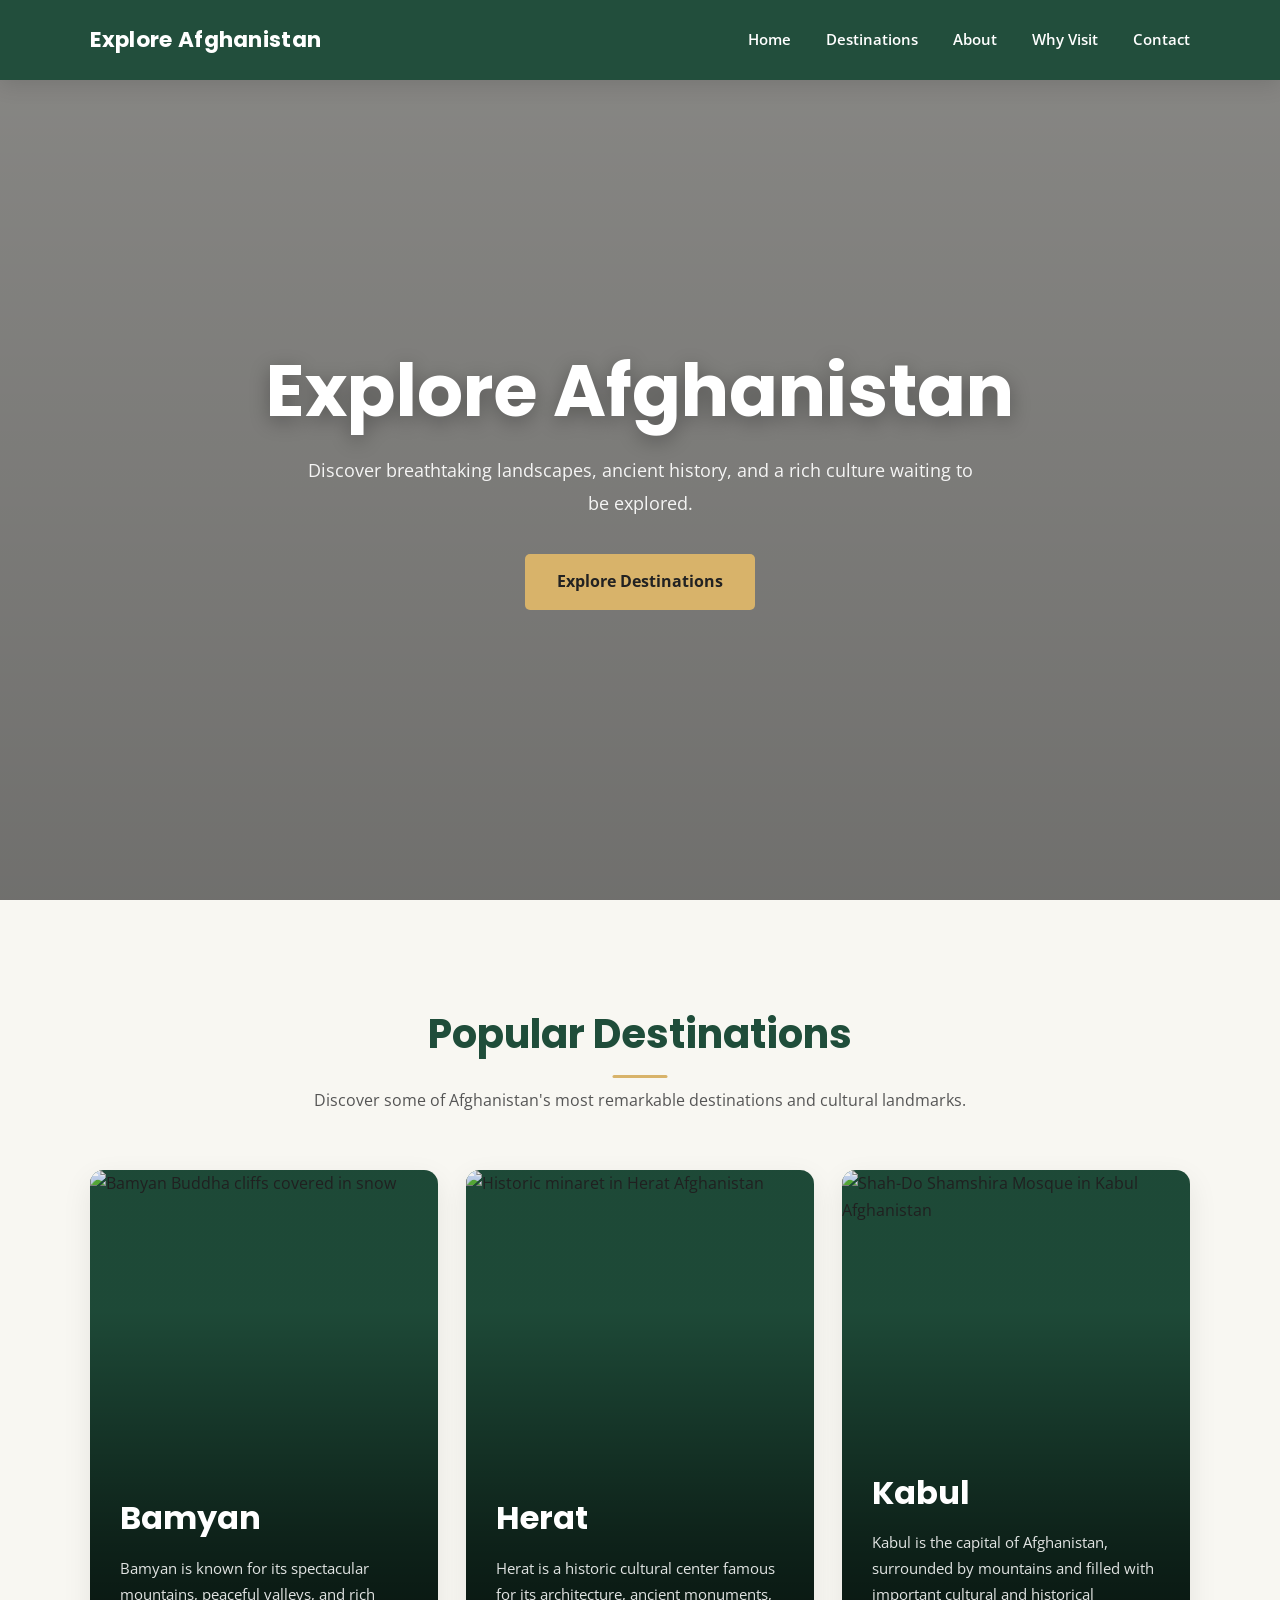
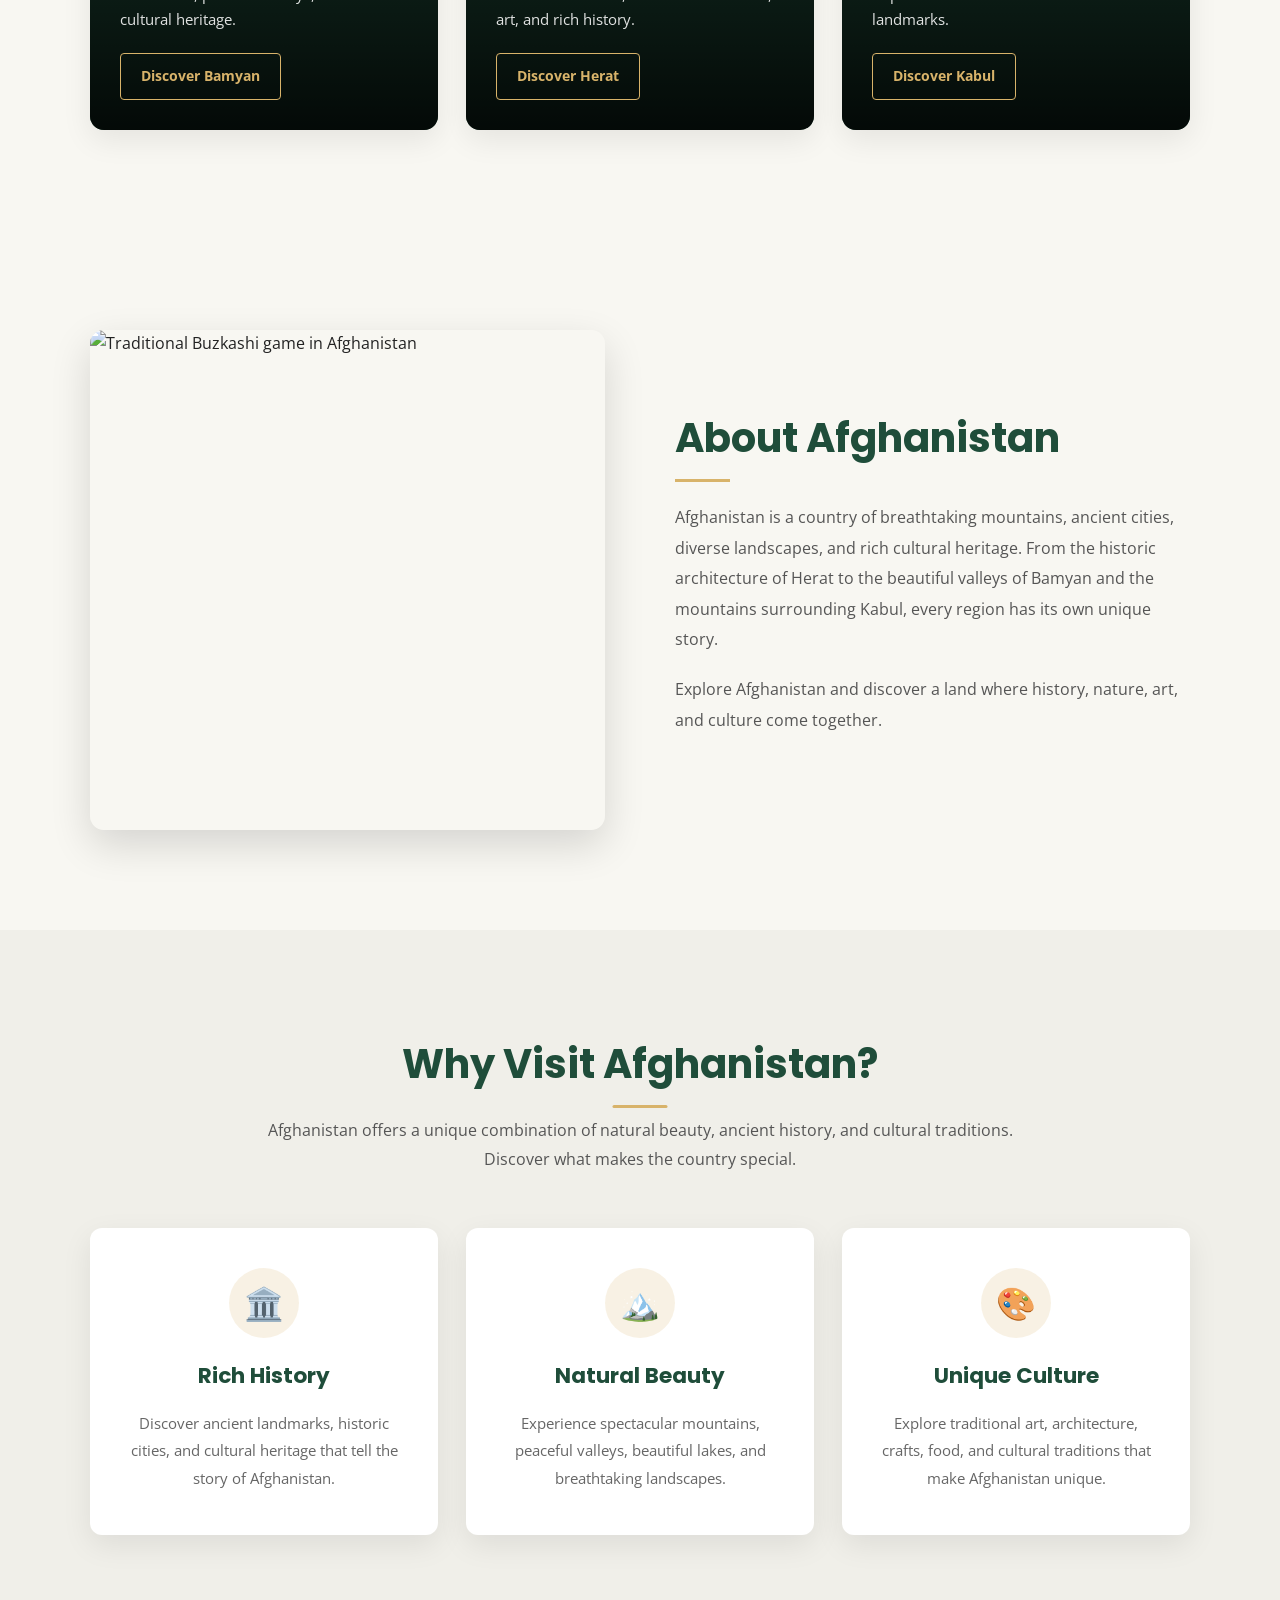
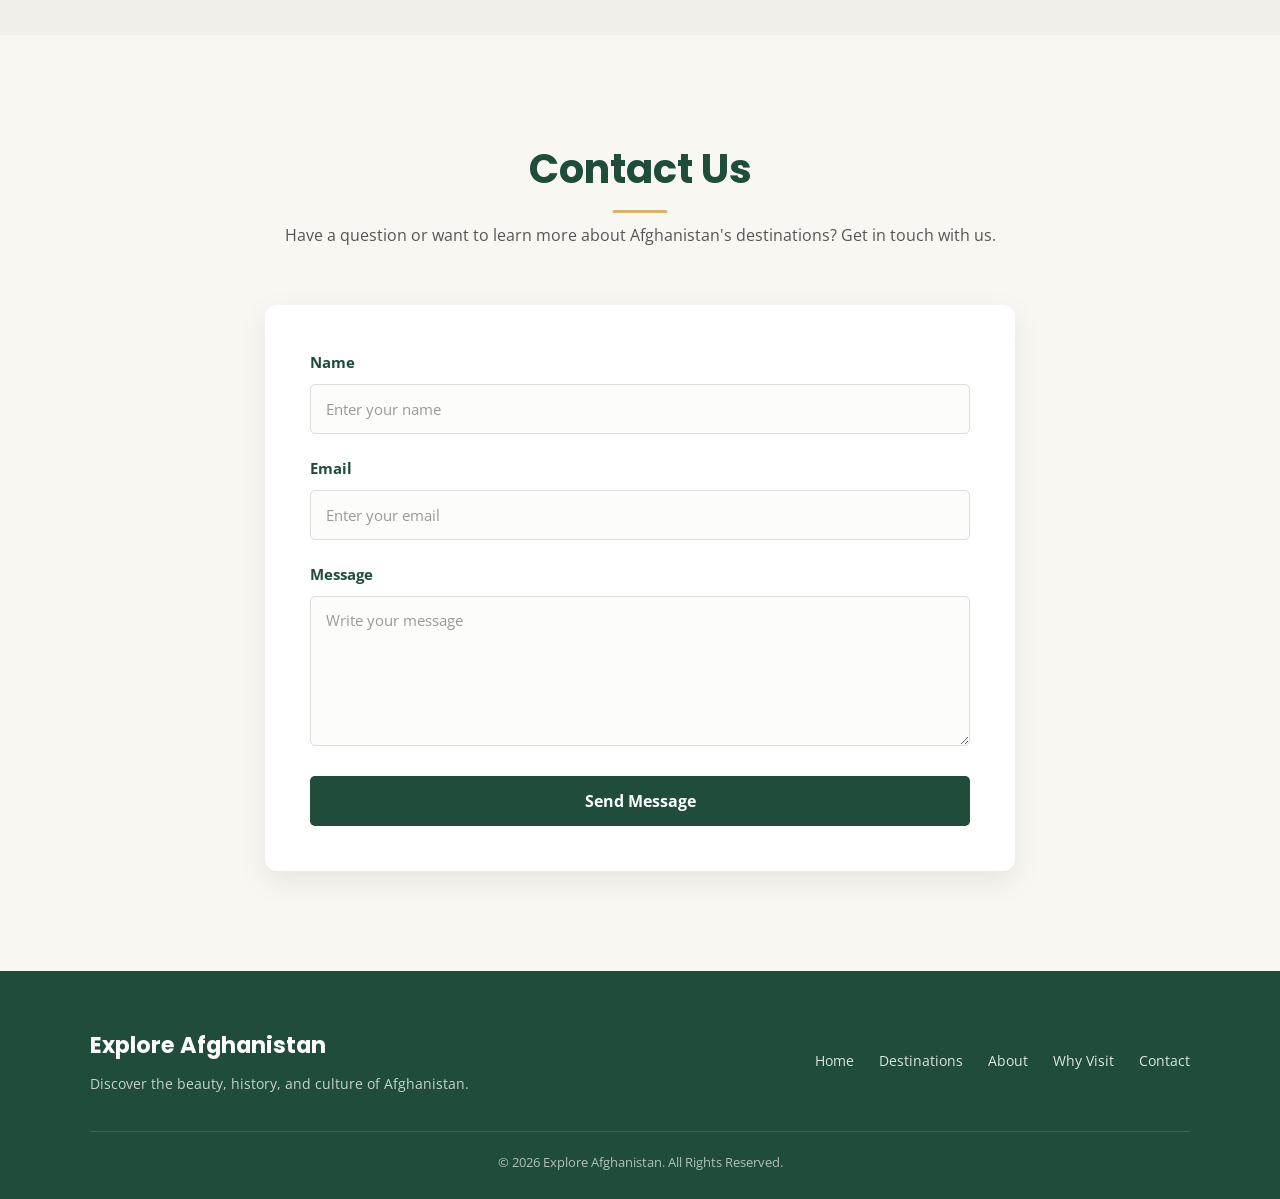
==== index.html @ 7274fe00 "Add files via upload" ====
<!doctype html>
<html lang="en">
  <head>
    <meta charset="UTF-8" />
    <meta name="viewport" content="width=device-width, initial-scale=1.0" />

    <title>Explore Afghanistan</title>

    <link rel="stylesheet" href="style.css" />

    <!-- Google Fonts -->
    <link rel="preconnect" href="https://fonts.googleapis.com" />
    <link rel="preconnect" href="https://fonts.gstatic.com" crossorigin />

    <link
      href="https://fonts.googleapis.com/css2?family=Open+Sans:wght@400;500;600;700&family=Poppins:wght@400;500;600;700&display=swap"
      rel="stylesheet"
    />
  </head>

  <body>
    <!-- Navigation -->
    <header>
      <nav class="navbar">
        <div class="logo">
          <a href="#home">Explore Afghanistan</a>
        </div>

        <ul class="nav-links">
          <li><a href="#home">Home</a></li>
          <li><a href="#destinations">Destinations</a></li>
          <li><a href="#about">About</a></li>
          <li><a href="#why-visit">Why Visit</a></li>
          <li><a href="#contact">Contact</a></li>
        </ul>
      </nav>
    </header>

    <!-- Hero Section -->
    <main>
      <section id="home" class="hero">
        <div class="hero-content">
          <h1>Explore Afghanistan</h1>

          <p>
            Discover breathtaking landscapes, ancient history, and a rich
            culture waiting to be explored.
          </p>

          <a href="#destinations" class="hero-button"> Explore Destinations </a>
        </div>
      </section>

      <!-- Destinations Section -->
      <section id="destinations" class="destinations section">
        <div class="section-heading">
          <h2>Popular Destinations</h2>

          <p>
            Discover some of Afghanistan's most remarkable destinations and
            cultural landmarks.
          </p>
        </div>

        <div class="destination-container">
          <!-- Bamyan Card -->
          <article class="destination-card">
            <img
              src="images/bamyan.jpg"
              alt="Bamyan Buddha cliffs covered in snow"
            />

            <div class="destination-content">
              <h3>Bamyan</h3>

              <p>
                Bamyan is known for its spectacular mountains, peaceful valleys,
                and rich cultural heritage.
              </p>

              <a href="#contact" class="destination-button">
                Discover Bamyan
              </a>
            </div>
          </article>

          <!-- Herat Card -->
          <article class="destination-card">
            <img
              src="images/herat.jpg"
              alt="Historic minaret in Herat Afghanistan"
            />

            <div class="destination-content">
              <h3>Herat</h3>

              <p>
                Herat is a historic cultural center famous for its architecture,
                ancient monuments, art, and rich history.
              </p>

              <a href="#contact" class="destination-button"> Discover Herat </a>
            </div>
          </article>

          <!-- Kabul Card -->
          <article class="destination-card">
            <img
              src="images/kabul.jpg"
              alt="Shah-Do Shamshira Mosque in Kabul Afghanistan"
            />

            <div class="destination-content">
              <h3>Kabul</h3>

              <p>
                Kabul is the capital of Afghanistan, surrounded by mountains and
                filled with important cultural and historical landmarks.
              </p>

              <a href="#contact" class="destination-button"> Discover Kabul </a>
            </div>
          </article>
        </div>
      </section>

      <!-- About Section -->
      <section id="about" class="about section">
        <div class="about-image">
          <img
            src="images/about.jpg"
            alt="Traditional Buzkashi game in Afghanistan"
          />
        </div>

        <div class="about-content">
          <h2>About Afghanistan</h2>

          <p>
            Afghanistan is a country of breathtaking mountains, ancient cities,
            diverse landscapes, and rich cultural heritage. From the historic
            architecture of Herat to the beautiful valleys of Bamyan and the
            mountains surrounding Kabul, every region has its own unique story.
          </p>

          <p>
            Explore Afghanistan and discover a land where history, nature, art,
            and culture come together.
          </p>
        </div>
      </section>

      <!-- Why Visit Section -->
      <section id="why-visit" class="why-visit section">
        <div class="section-heading">
          <h2>Why Visit Afghanistan?</h2>

          <p>
            Afghanistan offers a unique combination of natural beauty, ancient
            history, and cultural traditions. Discover what makes the country
            special.
          </p>
        </div>

        <div class="features-container">
          <!-- Rich History -->
          <article class="feature-card">
            <div class="feature-icon">🏛️</div>

            <h3>Rich History</h3>

            <p>
              Discover ancient landmarks, historic cities, and cultural heritage
              that tell the story of Afghanistan.
            </p>
          </article>

          <!-- Natural Beauty -->
          <article class="feature-card">
            <div class="feature-icon">🏔️</div>

            <h3>Natural Beauty</h3>

            <p>
              Experience spectacular mountains, peaceful valleys, beautiful
              lakes, and breathtaking landscapes.
            </p>
          </article>

          <!-- Unique Culture -->
          <article class="feature-card">
            <div class="feature-icon">🎨</div>

            <h3>Unique Culture</h3>

            <p>
              Explore traditional art, architecture, crafts, food, and cultural
              traditions that make Afghanistan unique.
            </p>
          </article>
        </div>
      </section>

      <!-- Contact Section -->
      <section id="contact" class="contact section">
        <div class="section-heading">
          <h2>Contact Us</h2>

          <p>
            Have a question or want to learn more about Afghanistan's
            destinations? Get in touch with us.
          </p>
        </div>

        <form class="contact-form">
          <div class="form-group">
            <label for="name">Name</label>

            <input
              type="text"
              id="name"
              name="name"
              placeholder="Enter your name"
            />
          </div>

          <div class="form-group">
            <label for="email">Email</label>

            <input
              type="email"
              id="email"
              name="email"
              placeholder="Enter your email"
            />
          </div>

          <div class="form-group">
            <label for="message">Message</label>

            <textarea
              id="message"
              name="message"
              rows="6"
              placeholder="Write your message"
            ></textarea>
          </div>

          <button type="submit">Send Message</button>
        </form>
      </section>
    </main>

    <!-- Footer -->
    <footer class="footer">
      <div class="footer-content">
        <div class="footer-brand">
          <h3>Explore Afghanistan</h3>

          <p>Discover the beauty, history, and culture of Afghanistan.</p>
        </div>

        <div class="footer-links">
          <a href="#home">Home</a>
          <a href="#destinations">Destinations</a>
          <a href="#about">About</a>
          <a href="#why-visit">Why Visit</a>
          <a href="#contact">Contact</a>
        </div>
      </div>

      <div class="footer-bottom">
        <p>&copy; 2026 Explore Afghanistan. All Rights Reserved.</p>
      </div>
    </footer>
  </body>
</html>
---- style.css ----
/* =========================================================
   EXPLORE AFGHANISTAN
   Main Stylesheet
   ========================================================= */

/* =========================================================
   1. RESET & GLOBAL STYLES
   ========================================================= */

* {
  margin: 0;
  padding: 0;
  box-sizing: border-box;
}

html {
  scroll-behavior: smooth;
}

body {
  font-family: "Open Sans", sans-serif;
  background-color: #f8f7f2;
  color: #222222;
  line-height: 1.7;
}

/* =========================================================
   2. COLOR VARIABLES
   ========================================================= */

:root {
  --deep-green: #1f4d3a;
  --warm-sand: #d8b36a;
  --off-white: #f8f7f2;
  --dark-charcoal: #222222;
  --white: #ffffff;

  --shadow-light: 0 10px 30px rgba(0, 0, 0, 0.08);
  --shadow-medium: 0 15px 40px rgba(0, 0, 0, 0.14);

  --transition: all 0.3s ease;
}

/* =========================================================
   3. GENERAL ELEMENTS
   ========================================================= */

img {
  max-width: 100%;
  display: block;
}

a {
  text-decoration: none;
  color: inherit;
}

ul {
  list-style: none;
}

button,
input,
textarea {
  font-family: inherit;
}

::selection {
  background-color: var(--warm-sand);
  color: var(--dark-charcoal);
}

/* =========================================================
   4. NAVIGATION BAR
   ========================================================= */

header {
  position: fixed;
  top: 0;
  left: 0;
  width: 100%;
  z-index: 1000;
}

.navbar {
  width: 100%;
  min-height: 80px;

  display: flex;
  align-items: center;
  justify-content: space-between;

  padding: 0 7%;

  background-color: rgba(31, 77, 58, 0.96);
  backdrop-filter: blur(10px);

  box-shadow: 0 5px 20px rgba(0, 0, 0, 0.12);
}

/* Logo */

.logo a {
  color: var(--white);

  font-family: "Poppins", sans-serif;
  font-size: 1.35rem;
  font-weight: 700;

  letter-spacing: 0.3px;

  transition: var(--transition);
}

.logo a:hover {
  color: var(--warm-sand);
}

/* Navigation links */

.nav-links {
  display: flex;
  align-items: center;
  gap: 35px;
}

.nav-links a {
  position: relative;

  color: var(--white);

  font-size: 0.95rem;
  font-weight: 600;

  transition: var(--transition);
}

/* Underline animation */

.nav-links a::after {
  content: "";

  position: absolute;
  left: 0;
  bottom: -7px;

  width: 0;
  height: 2px;

  background-color: var(--warm-sand);

  transition: width 0.3s ease;
}

.nav-links a:hover {
  color: var(--warm-sand);
}

.nav-links a:hover::after {
  width: 100%;
}

/* =========================================================
   5. HERO SECTION
   ========================================================= */

.hero {
  min-height: 100vh;

  display: flex;
  align-items: center;
  justify-content: center;

  position: relative;

  background-image:
    linear-gradient(rgba(0, 0, 0, 0.45), rgba(0, 0, 0, 0.55)),
    url("images/hero.jpg");

  background-size: cover;
  background-position: center;
  background-repeat: no-repeat;
}

/* Hero content */

.hero-content {
  width: 800px;
  max-width: 90%;

  text-align: center;
  color: var(--white);

  margin-top: 60px;

  animation: heroFadeIn 1.2s ease forwards;
}

.hero-content h1 {
  font-family: "Poppins", sans-serif;

  font-size: 4.5rem;
  font-weight: 700;

  line-height: 1.15;

  margin-bottom: 20px;

  text-shadow: 0 5px 20px rgba(0, 0, 0, 0.3);
}

.hero-content p {
  max-width: 680px;

  margin: 0 auto 35px;

  font-size: 1.15rem;
  line-height: 1.8;

  color: rgba(255, 255, 255, 0.92);
}

/* Hero button */

.hero-button {
  display: inline-block;

  padding: 14px 32px;

  background-color: var(--warm-sand);
  color: var(--dark-charcoal);

  border-radius: 5px;

  font-weight: 700;

  transition:
    transform 0.3s ease,
    background-color 0.3s ease,
    box-shadow 0.3s ease;
}

.hero-button:hover {
  background-color: var(--white);

  transform: translateY(-4px);

  box-shadow: 0 10px 25px rgba(0, 0, 0, 0.25);
}

/* =========================================================
   6. GENERAL SECTION STYLES
   ========================================================= */

.section {
  padding: 100px 7%;
}

/* Section heading */

.section-heading {
  max-width: 750px;

  margin: 0 auto 55px;

  text-align: center;
}

.section-heading h2 {
  position: relative;

  display: inline-block;

  font-family: "Poppins", sans-serif;

  color: var(--deep-green);

  font-size: 2.5rem;
  font-weight: 700;

  margin-bottom: 18px;
}

/* Small gold line below heading */

.section-heading h2::after {
  content: "";

  position: absolute;

  left: 50%;
  bottom: -10px;

  transform: translateX(-50%);

  width: 55px;
  height: 3px;

  background-color: var(--warm-sand);

  border-radius: 5px;
}

.section-heading p {
  color: #555555;

  font-size: 1rem;

  line-height: 1.8;
}

/* =========================================================
   7. DESTINATIONS SECTION
   ========================================================= */

.destinations {
  background-color: var(--off-white);
}

.destination-container {
  max-width: 1200px;

  margin: 0 auto;

  display: grid;

  grid-template-columns: repeat(3, 1fr);

  gap: 28px;
}

/* Destination card */

.destination-card {
  position: relative;

  height: 560px;

  overflow: hidden;

  border-radius: 14px;

  background-color: var(--deep-green);

  box-shadow: var(--shadow-light);

  transition:
    transform 0.4s ease,
    box-shadow 0.4s ease;
}

.destination-card:hover {
  transform: translateY(-10px);

  box-shadow: var(--shadow-medium);
}

/* Destination image */

.destination-card img {
  width: 100%;
  height: 100%;

  object-fit: cover;

  transition:
    transform 0.7s ease,
    filter 0.5s ease;
}

/* Zoom image when card is hovered */

.destination-card:hover img {
  transform: scale(1.08);

  filter: brightness(0.85);
}

/* Dark gradient over image */

.destination-card::after {
  content: "";

  position: absolute;

  inset: 0;

  background: linear-gradient(
    to top,
    rgba(0, 0, 0, 0.88) 0%,
    rgba(0, 0, 0, 0.55) 35%,
    rgba(0, 0, 0, 0.05) 75%
  );

  pointer-events: none;
}

/* Destination text */

.destination-content {
  position: absolute;

  left: 0;
  bottom: 0;

  width: 100%;

  z-index: 2;

  padding: 30px;
  color: var(--white);
}

.destination-content h3 {
  font-family: "Poppins", sans-serif;

  font-size: 2rem;

  margin-bottom: 10px;
}

.destination-content p {
  font-size: 0.95rem;

  line-height: 1.7;

  color: rgba(255, 255, 255, 0.88);

  margin-bottom: 20px;
}

/* Destination button */

.destination-button {
  display: inline-block;

  padding: 10px 20px;

  border: 1px solid var(--warm-sand);

  border-radius: 4px;

  color: var(--warm-sand);

  font-size: 0.9rem;
  font-weight: 700;

  transition: var(--transition);
}

.destination-button:hover {
  background-color: var(--warm-sand);

  color: var(--dark-charcoal);

  transform: translateY(-2px);
}

/* =========================================================
   8. ABOUT SECTION
   ========================================================= */

.about {
  max-width: 1300px;

  margin: 0 auto;

  display: grid;

  grid-template-columns: 1fr 1fr;

  align-items: center;

  gap: 70px;
}

/* About image */

.about-image {
  overflow: hidden;

  border-radius: 14px;

  box-shadow: var(--shadow-medium);
}

.about-image img {
  width: 100%;
  height: 500px;

  object-fit: cover;

  transition: transform 0.6s ease;
}

.about-image:hover img {
  transform: scale(1.04);
}

/* About content */

.about-content h2 {
  position: relative;

  display: inline-block;

  font-family: "Poppins", sans-serif;

  color: var(--deep-green);

  font-size: 2.5rem;

  margin-bottom: 30px;
}

.about-content h2::after {
  content: "";

  position: absolute;

  left: 0;
  bottom: -10px;

  width: 55px;
  height: 3px;

  background-color: var(--warm-sand);
}

.about-content p {
  color: #555555;

  font-size: 1rem;

  line-height: 1.9;

  margin-bottom: 20px;
}

/* =========================================================
   9. WHY VISIT SECTION
   ========================================================= */

.why-visit {
  background-color: #f0efe9;
}

.features-container {
  max-width: 1100px;

  margin: 0 auto;

  display: grid;

  grid-template-columns: repeat(3, 1fr);

  gap: 28px;
}

/* Feature card */

.feature-card {
  padding: 40px 30px;

  text-align: center;

  background-color: var(--white);

  border-radius: 12px;

  box-shadow: var(--shadow-light);

  border-bottom: 3px solid transparent;

  transition:
    transform 0.3s ease,
    box-shadow 0.3s ease,
    border-color 0.3s ease;
}

.feature-card:hover {
  transform: translateY(-8px);

  box-shadow: var(--shadow-medium);

  border-bottom-color: var(--warm-sand);
}

/* Feature icon */

.feature-icon {
  width: 70px;
  height: 70px;

  margin: 0 auto 20px;

  display: flex;
  align-items: center;
  justify-content: center;

  background-color: rgba(216, 179, 106, 0.18);

  border-radius: 50%;

  font-size: 2rem;

  transition: transform 0.3s ease;
}

.feature-card:hover .feature-icon {
  transform: scale(1.1) rotate(3deg);
}

.feature-card h3 {
  font-family: "Poppins", sans-serif;

  color: var(--deep-green);

  font-size: 1.35rem;

  margin-bottom: 15px;
}

.feature-card p {
  color: #666666;

  font-size: 0.95rem;

  line-height: 1.8;
}

/* =========================================================
   10. CONTACT SECTION
   ========================================================= */

.contact {
  background-color: var(--off-white);
}

/* Contact form */

.contact-form {
  max-width: 750px;

  margin: 0 auto;

  padding: 45px;

  background-color: var(--white);

  border-radius: 12px;

  box-shadow: var(--shadow-light);
}

/* Form group */

.form-group {
  margin-bottom: 22px;
}

.form-group label {
  display: block;

  margin-bottom: 8px;

  color: var(--deep-green);

  font-weight: 700;

  font-size: 0.95rem;
}

/* Input and textarea */

.form-group input,
.form-group textarea {
  width: 100%;

  padding: 13px 15px;

  border: 1px solid #dddddd;

  border-radius: 5px;

  outline: none;

  background-color: #fcfcfa;

  color: var(--dark-charcoal);

  font-size: 0.95rem;

  transition:
    border-color 0.3s ease,
    box-shadow 0.3s ease,
    background-color 0.3s ease;
}

.form-group input {
  height: 50px;
}

.form-group textarea {
  resize: vertical;

  min-height: 150px;
}

/* Input focus */

.form-group input:focus,
.form-group textarea:focus {
  border-color: var(--deep-green);

  background-color: var(--white);

  box-shadow: 0 0 0 3px rgba(31, 77, 58, 0.1);
}

/* Placeholder */

.form-group input::placeholder,
.form-group textarea::placeholder {
  color: #999999;
}

/* Submit button */

.contact-form button {
  width: 100%;

  padding: 14px;

  border: none;

  border-radius: 5px;

  background-color: var(--deep-green);

  color: var(--white);

  font-size: 1rem;

  font-weight: 700;

  cursor: pointer;

  transition:
    background-color 0.3s ease,
    transform 0.3s ease,
    box-shadow 0.3s ease;
}

.contact-form button:hover {
  background-color: #163a2c;

  transform: translateY(-3px);

  box-shadow: 0 8px 20px rgba(31, 77, 58, 0.25);
}

.contact-form button:active {
  transform: translateY(0);
}

/* =========================================================
   11. FOOTER
   ========================================================= */

.footer {
  background-color: var(--deep-green);

  color: var(--white);

  padding: 55px 7% 25px;
}

/* Footer main area */

.footer-content {
  max-width: 1200px;

  margin: 0 auto 35px;

  display: flex;

  justify-content: space-between;

  align-items: center;

  gap: 40px;
}

/* Footer brand */

.footer-brand h3 {
  font-family: "Poppins", sans-serif;

  font-size: 1.4rem;

  margin-bottom: 8px;
}

.footer-brand p {
  max-width: 400px;

  color: rgba(255, 255, 255, 0.75);

  font-size: 0.9rem;
}

/* Footer links */

.footer-links {
  display: flex;

  gap: 25px;

  flex-wrap: wrap;
}

.footer-links a {
  color: rgba(255, 255, 255, 0.85);

  font-size: 0.9rem;

  transition: var(--transition);
}

.footer-links a:hover {
  color: var(--warm-sand);
}

/* Footer bottom */

.footer-bottom {
  max-width: 1200px;

  margin: 0 auto;

  padding-top: 20px;

  border-top: 1px solid rgba(255, 255, 255, 0.15);

  text-align: center;
}

.footer-bottom p {
  color: rgba(255, 255, 255, 0.65);

  font-size: 0.8rem;
}

/* =========================================================
   12. ACCESSIBILITY / FOCUS
   ========================================================= */

a:focus-visible,
button:focus-visible,
input:focus-visible,
textarea:focus-visible {
  outline: 3px solid var(--warm-sand);

  outline-offset: 3px;
}

/* =========================================================
   13. ANIMATIONS
   ========================================================= */

@keyframes heroFadeIn {
  from {
    opacity: 0;
    transform: translateY(25px);
  }

  to {
    opacity: 1;
    transform: translateY(0);
  }
}

/* =========================================================
   14. RESPONSIVE DESIGN
   ========================================================= */

@media (max-width: 1000px) {
  .navbar {
    padding: 0 4%;
  }

  .nav-links {
    gap: 20px;
  }

  .hero-content h1 {
    font-size: 3.8rem;
  }

  .destination-container {
    gap: 20px;
  }

  .destination-card {
    height: 500px;
  }

  .about {
    gap: 40px;
  }
}

/* Tablet */

@media (max-width: 800px) {
  .navbar {
    flex-direction: column;

    justify-content: center;

    gap: 10px;

    padding: 15px 4%;
  }

  .nav-links {
    gap: 18px;
  }

  .hero-content h1 {
    font-size: 3.2rem;
  }

  .destination-container {
    grid-template-columns: 1fr;
    max-width: 550px;
  }

  .destination-card {
    height: 550px;
  }

  .about {
    grid-template-columns: 1fr;

    max-width: 750px;
  }

  .about-image img {
    height: 450px;
  }

  .features-container {
    grid-template-columns: 1fr;

    max-width: 550px;
  }

  .footer-content {
    flex-direction: column;

    align-items: flex-start;
  }
}

/* Mobile */

@media (max-width: 600px) {
  .section {
    padding: 75px 5%;
  }

  .nav-links {
    flex-wrap: wrap;

    justify-content: center;

    gap: 12px 18px;
  }

  .nav-links a {
    font-size: 0.85rem;
  }

  .hero-content h1 {
    font-size: 2.5rem;
  }

  .hero-content p {
    font-size: 1rem;
  }

  .section-heading h2 {
    font-size: 2rem;
  }

  .destination-card {
    height: 500px;
  }

  .destination-content {
    padding: 25px;
  }

  .destination-content h3 {
    font-size: 1.7rem;
  }

  .contact-form {
    padding: 30px 20px;
  }
}
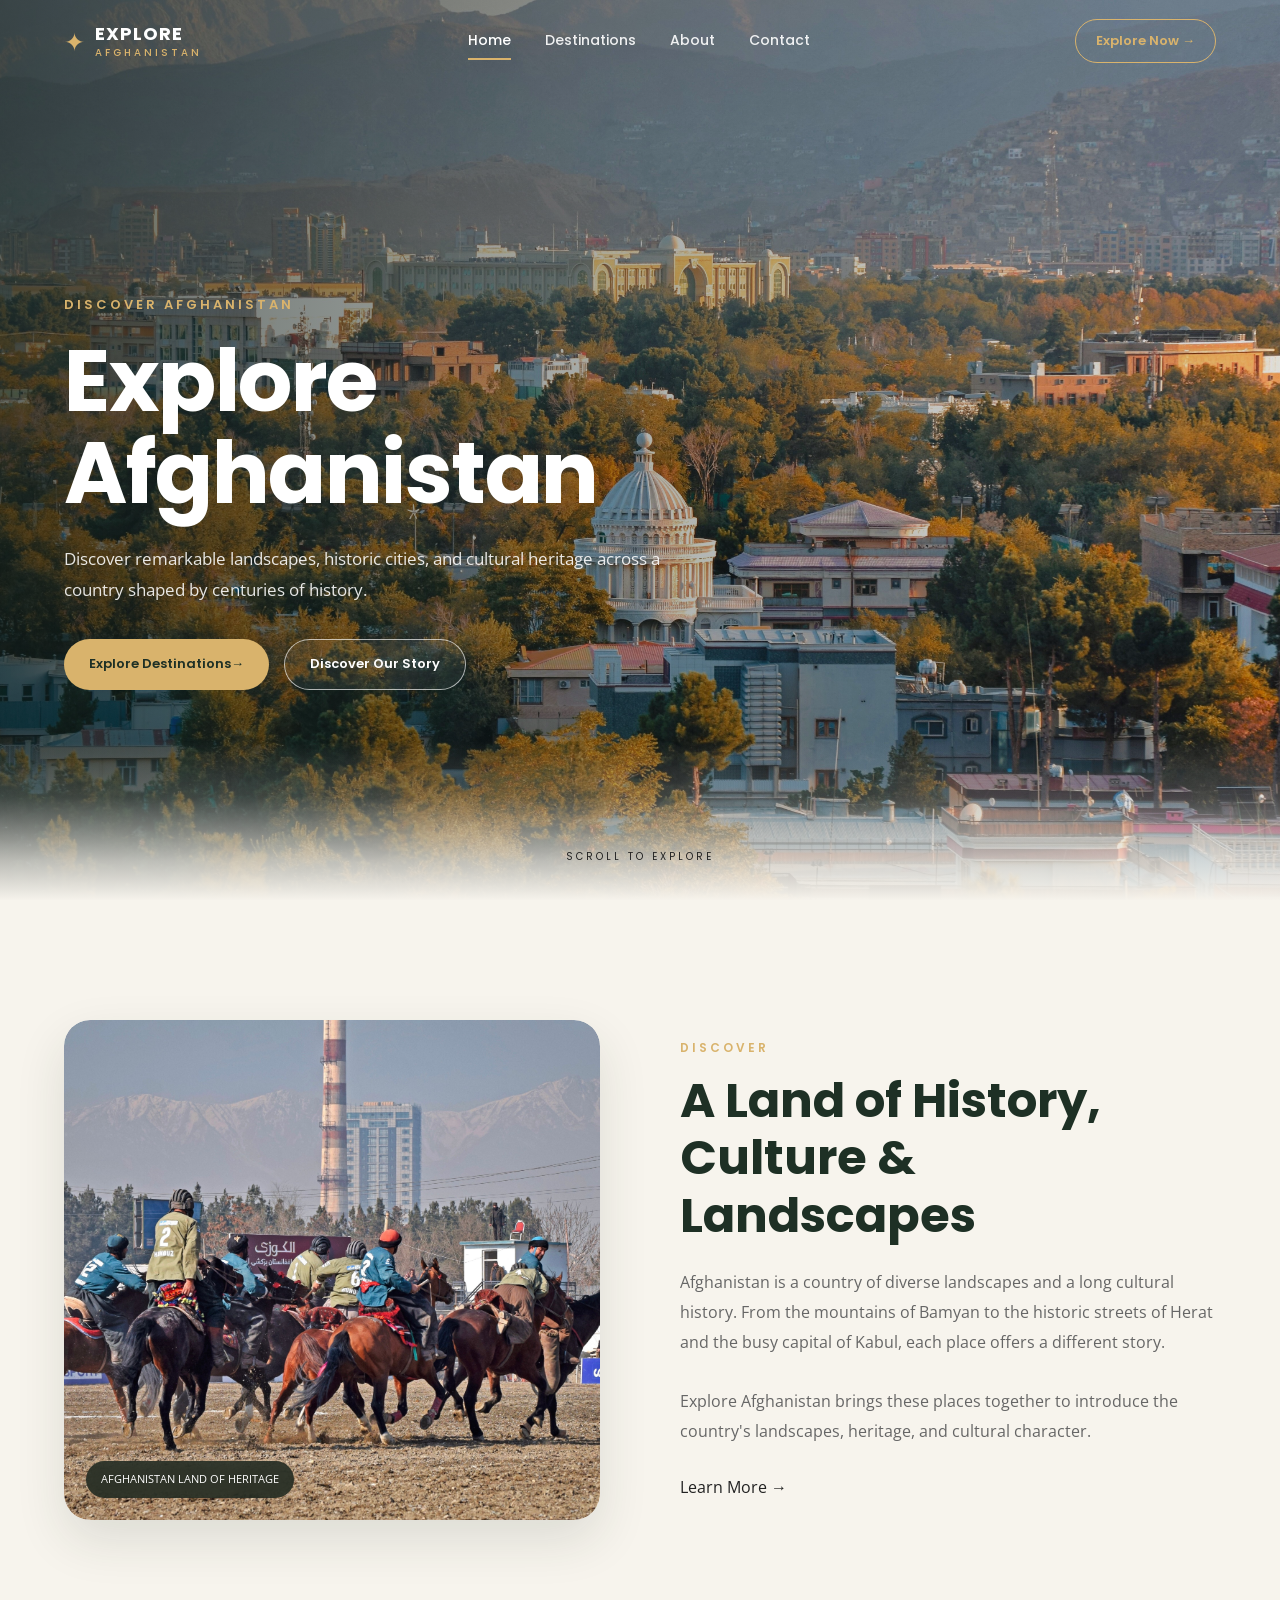
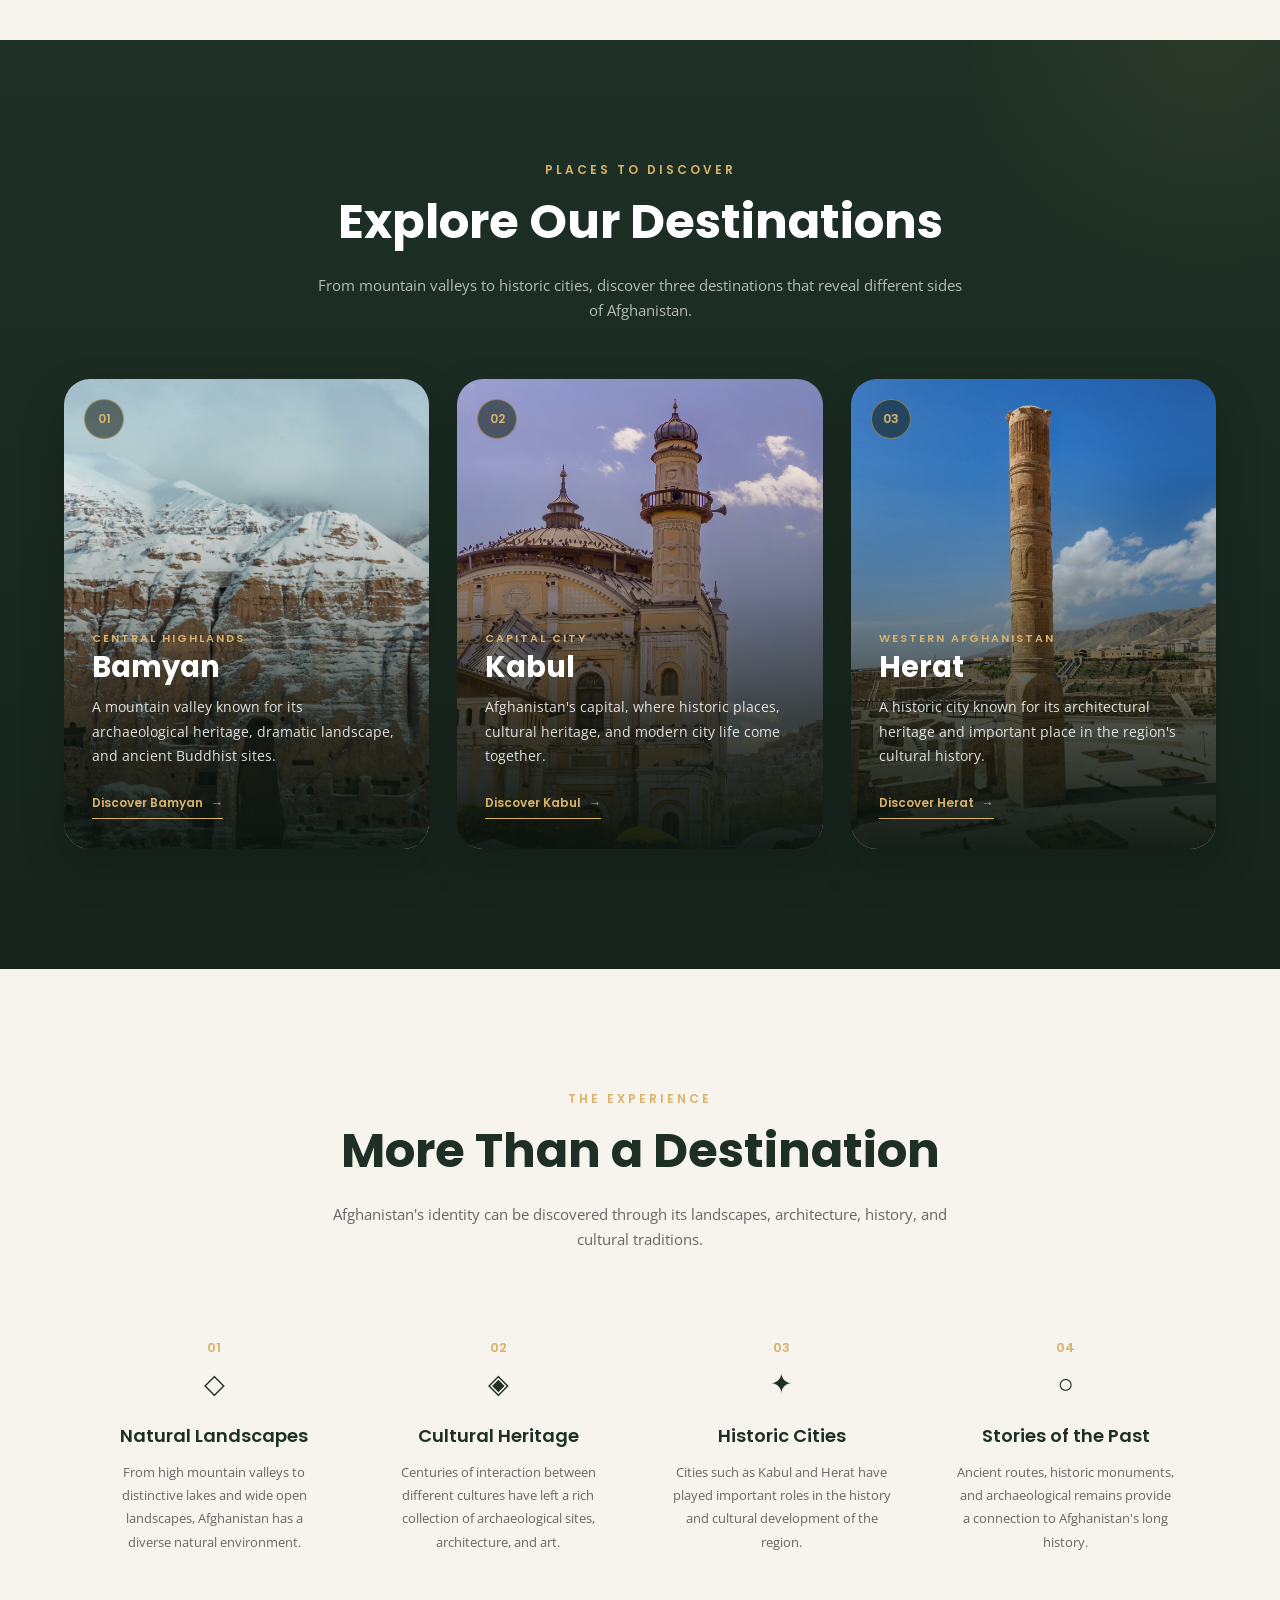
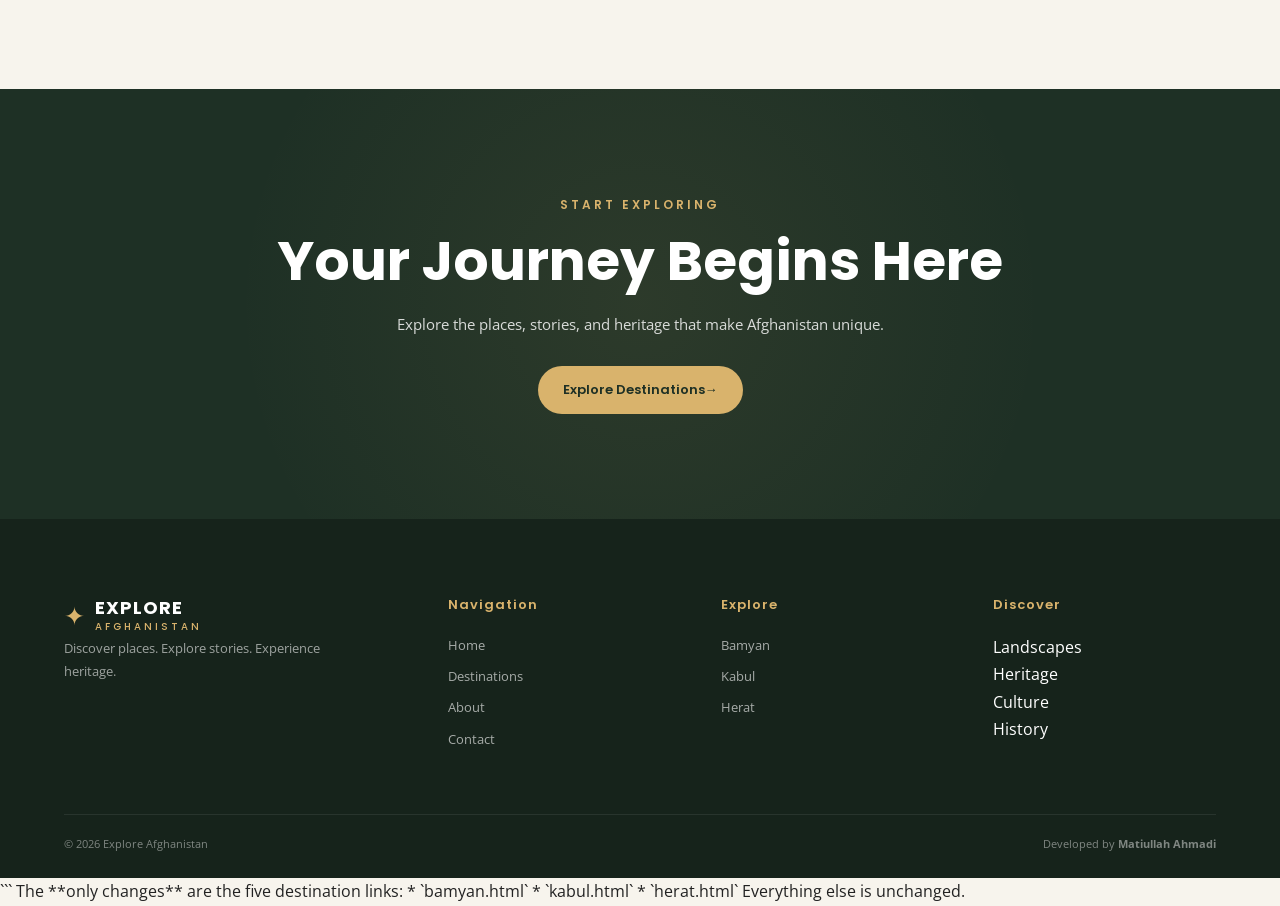
==== commit 563c913f: "Add files via upload" ====
--- a/index.html
+++ b/index.html
@@ -6,272 +6,417 @@
 
     <title>Explore Afghanistan</title>
 
-    <link rel="stylesheet" href="style.css" />
-
     <!-- Google Fonts -->
     <link rel="preconnect" href="https://fonts.googleapis.com" />
     <link rel="preconnect" href="https://fonts.gstatic.com" crossorigin />
 
     <link
-      href="https://fonts.googleapis.com/css2?family=Open+Sans:wght@400;500;600;700&family=Poppins:wght@400;500;600;700&display=swap"
+      href="https://fonts.googleapis.com/css2?family=Open+Sans:wght@400;500;600&family=Poppins:wght@400;500;600;700&display=swap"
       rel="stylesheet"
     />
+
+    <!-- CSS -->
+    <link rel="stylesheet" href="../css/index.css" />
   </head>
 
   <body>
-    <!-- Navigation -->
-    <header>
-      <nav class="navbar">
-        <div class="logo">
-          <a href="#home">Explore Afghanistan</a>
-        </div>
-
-        <ul class="nav-links">
-          <li><a href="#home">Home</a></li>
-          <li><a href="#destinations">Destinations</a></li>
-          <li><a href="#about">About</a></li>
-          <li><a href="#why-visit">Why Visit</a></li>
-          <li><a href="#contact">Contact</a></li>
-        </ul>
-      </nav>
+    <!-- ================= NAVBAR ================= -->
+
+    <header class="navbar" id="navbar">
+      <div class="nav-container">
+        <a href="index.html" class="logo">
+          <span class="logo-symbol">✦</span>
+
+          <span class="logo-text">
+            <span class="logo-main">EXPLORE</span>
+            <span class="logo-sub">AFGHANISTAN</span>
+          </span>
+        </a>
+
+        <nav class="nav-links">
+          <a href="index.html" class="active">Home</a>
+
+          <a href="destinations.html">Destinations</a>
+
+          <a href="about.html">About</a>
+
+          <a href="contact.html">Contact</a>
+        </nav>
+
+        <a href="destinations.html" class="nav-button">
+          Explore Now
+          <span>→</span>
+        </a>
+
+        <!-- Mobile Menu Button -->
+
+        <button class="menu-toggle" id="menuToggle">☰</button>
+      </div>
     </header>
 
-    <!-- Hero Section -->
+    <!-- ================= HERO ================= -->
+
     <main>
-      <section id="home" class="hero">
+      <section class="hero">
+        <div class="hero-overlay"></div>
+
         <div class="hero-content">
-          <h1>Explore Afghanistan</h1>
+          <span class="hero-label"> DISCOVER AFGHANISTAN </span>
+
+          <h1>
+            Explore<br />
+            <span>Afghanistan</span>
+          </h1>
 
           <p>
-            Discover breathtaking landscapes, ancient history, and a rich
-            culture waiting to be explored.
+            Discover remarkable landscapes, historic cities, and cultural
+            heritage across a country shaped by centuries of history.
           </p>
 
-          <a href="#destinations" class="hero-button"> Explore Destinations </a>
+          <div class="hero-buttons">
+            <a href="destinations.html" class="btn btn-primary">
+              Explore Destinations
+              <span>→</span>
+            </a>
+
+            <a href="about.html" class="btn btn-secondary">
+              Discover Our Story
+            </a>
+          </div>
+        </div>
+
+        <div class="scroll-indicator">
+          <span>SCROLL TO EXPLORE</span>
+
+          <div class="scroll-line"></div>
         </div>
       </section>
 
-      <!-- Destinations Section -->
-      <section id="destinations" class="destinations section">
-        <div class="section-heading">
-          <h2>Popular Destinations</h2>
+      <!-- ================= INTRODUCTION ================= -->
+
+      <section class="intro section">
+        <div class="container intro-grid">
+          <div class="intro-image">
+            <img src="../images/intro.jpg" alt="Landscape of Afghanistan" />
+
+            <div class="image-caption">
+              <span>AFGHANISTAN</span>
+              <span>LAND OF HERITAGE</span>
+            </div>
+          </div>
+
+          <div class="intro-content">
+            <span class="section-label"> DISCOVER </span>
+
+            <h2>
+              A Land of History,
+              <span>Culture & Landscapes</span>
+            </h2>
+
+            <div class="gold-line"></div>
+
+            <p>
+              Afghanistan is a country of diverse landscapes and a long cultural
+              history. From the mountains of Bamyan to the historic streets of
+              Herat and the busy capital of Kabul, each place offers a different
+              story.
+            </p>
+
+            <p>
+              Explore Afghanistan brings these places together to introduce the
+              country's landscapes, heritage, and cultural character.
+            </p>
+
+            <a href="about.html" class="text-button">
+              Learn More
+              <span>→</span>
+            </a>
+          </div>
+        </div>
+      </section>
+
+      <!-- ================= DESTINATIONS ================= -->
+
+      <section class="destinations section">
+        <div class="container">
+          <div class="section-heading">
+            <div>
+              <span class="section-label"> PLACES TO DISCOVER </span>
+
+              <h2>
+                Explore Our
+                <span>Destinations</span>
+              </h2>
+            </div>
+
+            <p>
+              From mountain valleys to historic cities, discover three
+              destinations that reveal different sides of Afghanistan.
+            </p>
+          </div>
+
+          <div class="destination-grid">
+            <!-- BAMYAN -->
+
+            <article class="destination-card">
+              <div class="card-image">
+                <img src="../images/bamyan.jpg" alt="Bamyan Afghanistan" />
+
+                <span class="card-number">01</span>
+              </div>
+
+              <div class="card-content">
+                <span class="card-location"> CENTRAL HIGHLANDS </span>
+
+                <h3>Bamyan</h3>
+
+                <p>
+                  A mountain valley known for its archaeological heritage,
+                  dramatic landscape, and ancient Buddhist sites.
+                </p>
+
+                <a href="bamyan.html" class="card-link">
+                  Discover Bamyan
+                  <span>→</span>
+                </a>
+              </div>
+            </article>
+
+            <!-- KABUL -->
+
+            <article class="destination-card">
+              <div class="card-image">
+                <img src="../images/kabul.jpg" alt="Kabul Afghanistan" />
+
+                <span class="card-number">02</span>
+              </div>
+
+              <div class="card-content">
+                <span class="card-location"> CAPITAL CITY </span>
+
+                <h3>Kabul</h3>
+
+                <p>
+                  Afghanistan's capital, where historic places, cultural
+                  heritage, and modern city life come together.
+                </p>
+
+                <a href="kabul.html" class="card-link">
+                  Discover Kabul
+                  <span>→</span>
+                </a>
+              </div>
+            </article>
+
+            <!-- HERAT -->
+
+            <article class="destination-card">
+              <div class="card-image">
+                <img src="../images/herat.jpg" alt="Herat Afghanistan" />
+
+                <span class="card-number">03</span>
+              </div>
+
+              <div class="card-content">
+                <span class="card-location"> WESTERN AFGHANISTAN </span>
+
+                <h3>Herat</h3>
+
+                <p>
+                  A historic city known for its architectural heritage and
+                  important place in the region's cultural history.
+                </p>
+
+                <a href="herat.html" class="card-link">
+                  Discover Herat
+                  <span>→</span>
+                </a>
+              </div>
+            </article>
+          </div>
+        </div>
+      </section>
+
+      <!-- ================= WHY EXPLORE ================= -->
+
+      <section class="why-section section">
+        <div class="container">
+          <div class="why-heading">
+            <span class="section-label"> THE EXPERIENCE </span>
+
+            <h2>
+              More Than a
+              <span>Destination</span>
+            </h2>
+
+            <p>
+              Afghanistan's identity can be discovered through its landscapes,
+              architecture, history, and cultural traditions.
+            </p>
+          </div>
+
+          <div class="features-grid">
+            <div class="feature">
+              <span class="feature-number">01</span>
+
+              <div class="feature-icon">◇</div>
+
+              <h3>Natural Landscapes</h3>
+
+              <p>
+                From high mountain valleys to distinctive lakes and wide open
+                landscapes, Afghanistan has a diverse natural environment.
+              </p>
+            </div>
+
+            <div class="feature">
+              <span class="feature-number">02</span>
+
+              <div class="feature-icon">◈</div>
+
+              <h3>Cultural Heritage</h3>
+
+              <p>
+                Centuries of interaction between different cultures have left a
+                rich collection of archaeological sites, architecture, and art.
+              </p>
+            </div>
+
+            <div class="feature">
+              <span class="feature-number">03</span>
+
+              <div class="feature-icon">✦</div>
+
+              <h3>Historic Cities</h3>
+
+              <p>
+                Cities such as Kabul and Herat have played important roles in
+                the history and cultural development of the region.
+              </p>
+            </div>
+
+            <div class="feature">
+              <span class="feature-number">04</span>
+
+              <div class="feature-icon">○</div>
+
+              <h3>Stories of the Past</h3>
+
+              <p>
+                Ancient routes, historic monuments, and archaeological remains
+                provide a connection to Afghanistan's long history.
+              </p>
+            </div>
+          </div>
+        </div>
+      </section>
+
+      <!-- ================= CTA ================= -->
+
+      <section class="cta">
+        <div class="cta-overlay"></div>
+
+        <div class="cta-content">
+          <span class="section-label"> START EXPLORING </span>
+
+          <h2>
+            Your Journey
+            <span>Begins Here</span>
+          </h2>
 
           <p>
-            Discover some of Afghanistan's most remarkable destinations and
-            cultural landmarks.
+            Explore the places, stories, and heritage that make Afghanistan
+            unique.
           </p>
-        </div>
-
-        <div class="destination-container">
-          <!-- Bamyan Card -->
-          <article class="destination-card">
-            <img
-              src="images/bamyan.jpg"
-              alt="Bamyan Buddha cliffs covered in snow"
-            />
-
-            <div class="destination-content">
-              <h3>Bamyan</h3>
-
-              <p>
-                Bamyan is known for its spectacular mountains, peaceful valleys,
-                and rich cultural heritage.
-              </p>
-
-              <a href="#contact" class="destination-button">
-                Discover Bamyan
-              </a>
-            </div>
-          </article>
-
-          <!-- Herat Card -->
-          <article class="destination-card">
-            <img
-              src="images/herat.jpg"
-              alt="Historic minaret in Herat Afghanistan"
-            />
-
-            <div class="destination-content">
-              <h3>Herat</h3>
-
-              <p>
-                Herat is a historic cultural center famous for its architecture,
-                ancient monuments, art, and rich history.
-              </p>
-
-              <a href="#contact" class="destination-button"> Discover Herat </a>
-            </div>
-          </article>
-
-          <!-- Kabul Card -->
-          <article class="destination-card">
-            <img
-              src="images/kabul.jpg"
-              alt="Shah-Do Shamshira Mosque in Kabul Afghanistan"
-            />
-
-            <div class="destination-content">
-              <h3>Kabul</h3>
-
-              <p>
-                Kabul is the capital of Afghanistan, surrounded by mountains and
-                filled with important cultural and historical landmarks.
-              </p>
-
-              <a href="#contact" class="destination-button"> Discover Kabul </a>
-            </div>
-          </article>
-        </div>
-      </section>
-
-      <!-- About Section -->
-      <section id="about" class="about section">
-        <div class="about-image">
-          <img
-            src="images/about.jpg"
-            alt="Traditional Buzkashi game in Afghanistan"
-          />
-        </div>
-
-        <div class="about-content">
-          <h2>About Afghanistan</h2>
-
-          <p>
-            Afghanistan is a country of breathtaking mountains, ancient cities,
-            diverse landscapes, and rich cultural heritage. From the historic
-            architecture of Herat to the beautiful valleys of Bamyan and the
-            mountains surrounding Kabul, every region has its own unique story.
-          </p>
-
-          <p>
-            Explore Afghanistan and discover a land where history, nature, art,
-            and culture come together.
-          </p>
-        </div>
-      </section>
-
-      <!-- Why Visit Section -->
-      <section id="why-visit" class="why-visit section">
-        <div class="section-heading">
-          <h2>Why Visit Afghanistan?</h2>
-
-          <p>
-            Afghanistan offers a unique combination of natural beauty, ancient
-            history, and cultural traditions. Discover what makes the country
-            special.
-          </p>
-        </div>
-
-        <div class="features-container">
-          <!-- Rich History -->
-          <article class="feature-card">
-            <div class="feature-icon">🏛️</div>
-
-            <h3>Rich History</h3>
-
-            <p>
-              Discover ancient landmarks, historic cities, and cultural heritage
-              that tell the story of Afghanistan.
-            </p>
-          </article>
-
-          <!-- Natural Beauty -->
-          <article class="feature-card">
-            <div class="feature-icon">🏔️</div>
-
-            <h3>Natural Beauty</h3>
-
-            <p>
-              Experience spectacular mountains, peaceful valleys, beautiful
-              lakes, and breathtaking landscapes.
-            </p>
-          </article>
-
-          <!-- Unique Culture -->
-          <article class="feature-card">
-            <div class="feature-icon">🎨</div>
-
-            <h3>Unique Culture</h3>
-
-            <p>
-              Explore traditional art, architecture, crafts, food, and cultural
-              traditions that make Afghanistan unique.
-            </p>
-          </article>
-        </div>
-      </section>
-
-      <!-- Contact Section -->
-      <section id="contact" class="contact section">
-        <div class="section-heading">
-          <h2>Contact Us</h2>
-
-          <p>
-            Have a question or want to learn more about Afghanistan's
-            destinations? Get in touch with us.
-          </p>
-        </div>
-
-        <form class="contact-form">
-          <div class="form-group">
-            <label for="name">Name</label>
-
-            <input
-              type="text"
-              id="name"
-              name="name"
-              placeholder="Enter your name"
-            />
-          </div>
-
-          <div class="form-group">
-            <label for="email">Email</label>
-
-            <input
-              type="email"
-              id="email"
-              name="email"
-              placeholder="Enter your email"
-            />
-          </div>
-
-          <div class="form-group">
-            <label for="message">Message</label>
-
-            <textarea
-              id="message"
-              name="message"
-              rows="6"
-              placeholder="Write your message"
-            ></textarea>
-          </div>
-
-          <button type="submit">Send Message</button>
-        </form>
+
+          <a href="destinations.html" class="btn btn-primary">
+            Explore Destinations
+            <span>→</span>
+          </a>
+        </div>
       </section>
     </main>
 
-    <!-- Footer -->
+    <!-- ================= FOOTER ================= -->
+
     <footer class="footer">
-      <div class="footer-content">
+      <div class="container footer-grid">
         <div class="footer-brand">
-          <h3>Explore Afghanistan</h3>
-
-          <p>Discover the beauty, history, and culture of Afghanistan.</p>
-        </div>
-
-        <div class="footer-links">
-          <a href="#home">Home</a>
-          <a href="#destinations">Destinations</a>
-          <a href="#about">About</a>
-          <a href="#why-visit">Why Visit</a>
-          <a href="#contact">Contact</a>
+          <a href="index.html" class="logo footer-logo">
+            <span class="logo-symbol">✦</span>
+
+            <span class="logo-text">
+              <span class="logo-main">EXPLORE</span>
+              <span class="logo-sub">AFGHANISTAN</span>
+            </span>
+          </a>
+
+          <p>Discover places. Explore stories. Experience heritage.</p>
+        </div>
+
+        <div class="footer-column">
+          <h4>Navigation</h4>
+
+          <a href="index.html">Home</a>
+          <a href="destinations.html">Destinations</a>
+          <a href="about.html">About</a>
+          <a href="contact.html">Contact</a>
+        </div>
+
+        <div class="footer-column">
+          <h4>Explore</h4>
+
+          <a href="bamyan.html">Bamyan</a>
+          <a href="kabul.html">Kabul</a>
+          <a href="herat.html">Herat</a>
+        </div>
+
+        <div class="footer-column">
+          <h4>Discover</h4>
+
+          <p>Landscapes</p>
+
+          <p>Heritage</p>
+
+          <p>Culture</p>
+
+          <p>History</p>
         </div>
       </div>
 
       <div class="footer-bottom">
-        <p>&copy; 2026 Explore Afghanistan. All Rights Reserved.</p>
+        <div class="container footer-bottom-content">
+          <p>© 2026 Explore Afghanistan</p>
+
+          <p>
+            Developed by
+            <strong>Matiullah Ahmadi</strong>
+          </p>
+        </div>
       </div>
     </footer>
+
+    <!-- ================= JAVASCRIPT ================= -->
+
+    <script>
+      const navbar = document.getElementById("navbar");
+
+      window.addEventListener("scroll", () => {
+        if (window.scrollY > 60) {
+          navbar.classList.add("scrolled");
+        } else {
+          navbar.classList.remove("scrolled");
+        }
+      });
+
+      const menuToggle = document.getElementById("menuToggle");
+      const navLinks = document.querySelector(".nav-links");
+
+      menuToggle.addEventListener("click", () => {
+        navLinks.classList.toggle("mobile-active");
+      });
+    </script>
   </body>
 </html>
+``` The **only changes** are the five destination links: * `bamyan.html` *
+`kabul.html` * `herat.html` Everything else is unchanged.
--- a/css/index.css
+++ b/css/index.css
@@ -0,0 +1,1484 @@
+@import url("https://fonts.googleapis.com/css2?family=Open+Sans:wght@400;500;600&family=Poppins:wght@400;500;600;700&display=swap");
+
+/* =========================================================
+   ROOT
+========================================================= */
+
+:root {
+  --primary: #1e3025;
+  --footer: #16231b;
+  --accent: #d9b36c;
+
+  --background: #f7f4ed;
+  --light-bg: #eee9de;
+
+  --white: #ffffff;
+  --text: #222222;
+  --muted: #666666;
+
+  --border: rgba(30, 48, 37, 0.1);
+
+  --transition: 0.35s ease;
+}
+
+/* =========================================================
+   RESET
+========================================================= */
+
+* {
+  margin: 0;
+  padding: 0;
+  box-sizing: border-box;
+}
+
+html {
+  scroll-behavior: smooth;
+}
+
+body {
+  font-family: "Open Sans", sans-serif;
+  background: var(--background);
+  color: var(--text);
+  line-height: 1.7;
+}
+
+img {
+  display: block;
+  width: 100%;
+  max-width: 100%;
+}
+
+a {
+  text-decoration: none;
+  color: inherit;
+}
+
+button {
+  font-family: inherit;
+}
+
+/* =========================================================
+   NAVBAR
+========================================================= */
+
+.navbar {
+  position: fixed;
+  top: 0;
+  left: 0;
+
+  width: 100%;
+
+  z-index: 1000;
+
+  background: transparent;
+
+  transition:
+    background 0.4s ease,
+    box-shadow 0.4s ease,
+    backdrop-filter 0.4s ease;
+}
+
+.navbar.scrolled {
+  background: rgba(30, 48, 37, 0.97);
+
+  box-shadow: 0 8px 30px rgba(0, 0, 0, 0.12);
+
+  backdrop-filter: blur(10px);
+}
+
+.nav-container {
+  width: min(1200px, 90%);
+
+  height: 82px;
+
+  margin: auto;
+
+  display: flex;
+  align-items: center;
+  justify-content: space-between;
+}
+
+/* =========================================================
+   LOGO
+========================================================= */
+
+.logo {
+  display: flex;
+  align-items: center;
+
+  gap: 10px;
+
+  color: var(--white);
+}
+
+.logo-symbol {
+  color: var(--accent);
+
+  font-size: 25px;
+}
+
+.logo-text {
+  display: flex;
+  flex-direction: column;
+
+  line-height: 1;
+}
+
+.logo-main {
+  font-family: "Poppins", sans-serif;
+
+  font-size: 18px;
+
+  font-weight: 700;
+
+  letter-spacing: 1px;
+}
+
+.logo-sub {
+  font-family: "Poppins", sans-serif;
+
+  font-size: 10px;
+
+  font-weight: 500;
+
+  letter-spacing: 3px;
+
+  color: var(--accent);
+
+  margin-top: 5px;
+}
+
+/* =========================================================
+   NAVIGATION
+========================================================= */
+
+.nav-links {
+  display: flex;
+  align-items: center;
+
+  gap: 34px;
+}
+
+.nav-links a {
+  position: relative;
+
+  font-family: "Poppins", sans-serif;
+
+  font-size: 14px;
+
+  font-weight: 500;
+
+  color: rgba(255, 255, 255, 0.9);
+
+  transition: color var(--transition);
+}
+
+.nav-links a::after {
+  content: "";
+
+  position: absolute;
+
+  left: 0;
+  bottom: -7px;
+
+  width: 0;
+  height: 2px;
+
+  background: var(--accent);
+
+  transition: width var(--transition);
+}
+
+.nav-links a:hover,
+.nav-links a.active {
+  color: var(--white);
+}
+
+.nav-links a:hover::after,
+.nav-links a.active::after {
+  width: 100%;
+}
+
+/* =========================================================
+   NAV BUTTON
+========================================================= */
+
+.nav-button {
+  padding: 10px 20px;
+
+  border: 1px solid var(--accent);
+
+  border-radius: 30px;
+
+  color: var(--accent);
+
+  font-family: "Poppins", sans-serif;
+
+  font-size: 13px;
+
+  font-weight: 600;
+
+  transition: all var(--transition);
+}
+
+.nav-button:hover {
+  background: var(--accent);
+
+  color: var(--primary);
+}
+
+/* =========================================================
+   MOBILE MENU
+========================================================= */
+
+.menu-toggle {
+  display: none;
+
+  background: none;
+
+  border: none;
+
+  color: var(--white);
+
+  font-size: 25px;
+
+  cursor: pointer;
+}
+
+/* =========================================================
+   HERO
+========================================================= */
+
+.hero {
+  position: relative;
+  min-height: 100vh;
+
+  display: flex;
+  align-items: center;
+
+  overflow: hidden;
+
+  background-image:
+    linear-gradient(
+      90deg,
+      rgba(15, 28, 21, 0.65) 0%,
+      rgba(15, 28, 21, 0.35) 45%,
+      rgba(15, 28, 21, 0.1) 100%
+    ),
+    url("../images/hero.jpg");
+
+  background-size: cover;
+  background-position: center;
+  background-repeat: no-repeat;
+}
+/*
+   Soft transition from hero
+   into the next section.
+*/
+
+.hero::after {
+  content: "";
+
+  position: absolute;
+
+  left: 0;
+  bottom: -1px;
+
+  width: 100%;
+
+  height: 160px;
+
+  background: linear-gradient(
+    to bottom,
+    rgba(247, 244, 237, 0) 0%,
+    rgba(247, 244, 237, 0.2) 35%,
+    rgba(247, 244, 237, 0.75) 75%,
+    var(--background) 100%
+  );
+
+  pointer-events: none;
+}
+
+/* =========================================================
+   HERO CONTENT
+========================================================= */
+
+.hero-content {
+  position: relative;
+
+  z-index: 2;
+
+  width: min(1200px, 90%);
+
+  margin: auto;
+
+  padding-top: 80px;
+
+  max-width: 1200px;
+
+  color: var(--white);
+
+  /*
+       IMPORTANT:
+       No background box.
+       hero.jpg remains visible directly
+       behind the content.
+    */
+
+  background: transparent;
+}
+
+.hero-label {
+  display: inline-block;
+
+  margin-bottom: 18px;
+
+  font-family: "Poppins", sans-serif;
+
+  font-size: 13px;
+
+  font-weight: 600;
+
+  letter-spacing: 3px;
+
+  color: var(--accent);
+
+  animation: heroFade 1s ease forwards;
+}
+
+.hero h1 {
+  font-family: "Poppins", sans-serif;
+
+  font-size: clamp(48px, 7vw, 86px);
+
+  font-weight: 700;
+
+  line-height: 1.08;
+
+  margin-bottom: 24px;
+
+  letter-spacing: -1.5px;
+
+  animation: heroFade 1.1s ease forwards;
+}
+
+.hero p {
+  max-width: 650px;
+
+  font-size: 17px;
+
+  font-weight: 400;
+
+  line-height: 1.8;
+
+  color: rgba(255, 255, 255, 0.88);
+
+  margin-bottom: 34px;
+
+  animation: heroFade 1.25s ease forwards;
+}
+
+/* =========================================================
+   HERO BUTTONS
+========================================================= */
+
+.hero-buttons {
+  display: flex;
+
+  gap: 15px;
+
+  animation: heroFade 1.4s ease forwards;
+}
+
+.btn {
+  display: inline-flex;
+
+  align-items: center;
+
+  justify-content: center;
+
+  padding: 13px 25px;
+
+  border-radius: 30px;
+
+  font-family: "Poppins", sans-serif;
+
+  font-size: 13px;
+
+  font-weight: 600;
+
+  transition:
+    transform var(--transition),
+    background var(--transition),
+    color var(--transition),
+    border-color var(--transition);
+
+  cursor: pointer;
+}
+
+.btn:hover {
+  transform: translateY(-3px);
+}
+
+.btn-primary {
+  background: var(--accent);
+
+  color: var(--primary);
+}
+
+.btn-primary:hover {
+  background: #e4c483;
+}
+
+.btn-secondary {
+  border: 1px solid rgba(255, 255, 255, 0.65);
+
+  color: var(--white);
+
+  background: rgba(255, 255, 255, 0.06);
+
+  backdrop-filter: blur(5px);
+}
+
+.btn-secondary:hover {
+  background: var(--white);
+
+  color: var(--primary);
+}
+
+/* =========================================================
+   HERO SCROLL INDICATOR
+========================================================= */
+
+.scroll-indicator {
+  position: absolute;
+
+  left: 50%;
+
+  bottom: 35px;
+
+  z-index: 3;
+
+  transform: translateX(-50%);
+
+  color: #D9B36C(255, 255, 255, 0.75);
+
+  font-family: "Poppins", sans-serif;
+
+  font-size: 10px;
+
+  letter-spacing: 3px;
+
+  text-transform: uppercase;
+
+  animation: scrollFloat 2s infinite;
+}
+
+@keyframes scrollFloat {
+  0%,
+  100% {
+    transform: translate(-50%, 0);
+  }
+
+  50% {
+    transform: translate(-50%, 8px);
+  }
+}
+
+/* =========================================================
+   HERO ANIMATION
+========================================================= */
+
+@keyframes heroFade {
+  from {
+    opacity: 0;
+
+    transform: translateY(25px);
+  }
+
+  to {
+    opacity: 1;
+
+    transform: translateY(0);
+  }
+}
+
+/* =========================================================
+   INTRO
+========================================================= */
+
+.intro {
+  padding: 120px 0;
+
+  background: var(--background);
+}
+
+.intro-grid {
+  width: min(1200px, 90%);
+
+  margin: auto;
+
+  display: grid;
+
+  grid-template-columns: 1fr 1fr;
+
+  gap: 80px;
+
+  align-items: center;
+}
+
+/* =========================================================
+   INTRO IMAGE
+========================================================= */
+
+.intro-image {
+  position: relative;
+
+  overflow: hidden;
+
+  border-radius: 26px;
+
+  box-shadow: 0 20px 50px rgba(30, 48, 37, 0.12);
+}
+
+.intro-image img {
+  height: 500px;
+
+  object-fit: cover;
+
+  border-radius: 26px;
+
+  transition:
+    transform 0.8s ease,
+    filter 0.8s ease;
+}
+
+.intro-image:hover img {
+  transform: scale(1.035);
+
+  filter: brightness(1.03);
+}
+
+.image-caption {
+  position: absolute;
+
+  left: 22px;
+
+  bottom: 22px;
+
+  padding: 9px 15px;
+
+  border-radius: 20px;
+
+  background: rgba(22, 35, 27, 0.82);
+
+  color: var(--white);
+
+  font-size: 11px;
+
+  backdrop-filter: blur(8px);
+}
+
+/* =========================================================
+   SECTION LABEL
+========================================================= */
+
+.section-label {
+  display: block;
+
+  margin-bottom: 13px;
+
+  color: var(--accent);
+
+  font-family: "Poppins", sans-serif;
+
+  font-size: 12px;
+
+  font-weight: 600;
+
+  letter-spacing: 3px;
+}
+
+/* =========================================================
+   SECTION HEADINGS
+========================================================= */
+
+.intro-content h2,
+.section-heading h2,
+.why-heading h2 {
+  font-family: "Poppins", sans-serif;
+
+  color: var(--primary);
+
+  font-size: clamp(32px, 4vw, 48px);
+
+  line-height: 1.2;
+
+  font-weight: 700;
+
+  margin-bottom: 22px;
+}
+
+.intro-content p {
+  color: var(--muted);
+
+  font-size: 16px;
+
+  line-height: 1.9;
+
+  margin-bottom: 28px;
+}
+
+/* =========================================================
+   TEXT LINK
+========================================================= */
+
+.text-link {
+  display: inline-flex;
+
+  align-items: center;
+
+  gap: 8px;
+
+  color: var(--primary);
+
+  font-family: "Poppins", sans-serif;
+
+  font-size: 13px;
+
+  font-weight: 600;
+
+  border-bottom: 1px solid var(--accent);
+
+  padding-bottom: 5px;
+
+  transition:
+    gap var(--transition),
+    color var(--transition);
+}
+
+.text-link:hover {
+  color: var(--accent);
+
+  gap: 13px;
+}
+
+/* =========================================================
+   DESTINATIONS SECTION
+   NEW DARK BACKGROUND
+========================================================= */
+
+.destinations {
+  position: relative;
+
+  padding: 120px 0;
+
+  background: linear-gradient(180deg, #1e3025 0%, #1a2b21 50%, #16231b 100%);
+
+  color: var(--white);
+
+  overflow: hidden;
+}
+
+/*
+   Soft decorative glow.
+*/
+
+.destinations::before {
+  content: "";
+
+  position: absolute;
+
+  width: 500px;
+  height: 500px;
+
+  top: -250px;
+  right: -180px;
+
+  border-radius: 50%;
+
+  background: radial-gradient(
+    circle,
+    rgba(217, 179, 108, 0.08),
+    transparent 70%
+  );
+
+  pointer-events: none;
+}
+
+/*
+   Bottom soft transition.
+*/
+
+.destinations::after {
+  content: "";
+
+  position: absolute;
+
+  left: 0;
+  bottom: 0;
+
+  width: 100%;
+
+  height: 100px;
+
+  background: linear-gradient(to bottom, transparent, rgba(22, 35, 27, 0.45));
+
+  pointer-events: none;
+}
+
+/* =========================================================
+   DESTINATION HEADING
+========================================================= */
+
+.destinations .section-heading {
+  position: relative;
+
+  z-index: 2;
+
+  width: min(1200px, 90%);
+
+  margin: 0 auto 55px;
+
+  text-align: center;
+}
+
+.destinations .section-heading h2 {
+  color: var(--white);
+}
+
+.destinations .section-heading .section-label {
+  color: var(--accent);
+}
+
+.destinations .section-heading p {
+  max-width: 650px;
+
+  margin: auto;
+
+  color: rgba(255, 255, 255, 0.68);
+
+  font-size: 15px;
+}
+
+/* =========================================================
+   DESTINATION GRID
+========================================================= */
+
+.destination-grid {
+  position: relative;
+
+  z-index: 2;
+
+  width: min(1200px, 90%);
+
+  margin: auto;
+
+  display: grid;
+
+  grid-template-columns: repeat(3, 1fr);
+
+  gap: 28px;
+}
+
+/* =========================================================
+   DESTINATION CARD
+========================================================= */
+
+.destination-card {
+  position: relative;
+
+  height: 470px;
+
+  overflow: hidden;
+
+  border-radius: 26px;
+
+  background: #16231b;
+
+  box-shadow: 0 18px 45px rgba(0, 0, 0, 0.2);
+
+  transition:
+    transform 0.45s ease,
+    box-shadow 0.45s ease;
+}
+
+.destination-card:hover {
+  transform: translateY(-9px);
+
+  box-shadow: 0 28px 60px rgba(0, 0, 0, 0.3);
+}
+
+/* =========================================================
+   FULL IMAGE
+========================================================= */
+
+.card-image {
+  position: absolute;
+  inset: 0;
+  width: 100%;
+  height: 100%;
+  overflow: hidden;
+}
+
+.card-image img {
+  width: 100%;
+  height: 100%;
+  object-fit: cover;
+  transition:
+    transform 0.9s ease,
+    filter 0.9s ease;
+}
+
+.destination-card:hover .card-image img {
+  transform: scale(1.055);
+}
+
+/* =========================================================
+   IMAGE GRADIENT
+========================================================= */
+
+.card-image::after {
+  content: "";
+
+  position: absolute;
+
+  inset: 0;
+
+  background: linear-gradient(
+    to top,
+    rgba(10, 20, 15, 0.94) 0%,
+    rgba(10, 20, 15, 0.72) 28%,
+    rgba(10, 20, 15, 0.28) 58%,
+    rgba(10, 20, 15, 0.04) 82%,
+    rgba(10, 20, 15, 0) 100%
+  );
+
+  pointer-events: none;
+}
+
+/* =========================================================
+   CARD NUMBER
+========================================================= */
+
+.card-number {
+  position: absolute;
+
+  top: 20px;
+
+  left: 20px;
+
+  z-index: 4;
+
+  width: 40px;
+
+  height: 40px;
+
+  display: flex;
+
+  align-items: center;
+
+  justify-content: center;
+
+  border-radius: 50%;
+
+  background: rgba(22, 35, 27, 0.58);
+
+  border: 1px solid rgba(217, 179, 108, 0.5);
+
+  color: var(--accent);
+
+  font-family: "Poppins", sans-serif;
+
+  font-size: 12px;
+
+  font-weight: 600;
+
+  backdrop-filter: blur(8px);
+}
+
+/* =========================================================
+   CARD CONTENT
+========================================================= */
+
+.card-content {
+  position: absolute;
+
+  left: 0;
+
+  right: 0;
+
+  bottom: 0;
+
+  z-index: 3;
+
+  padding: 30px 28px 30px;
+
+  color: var(--white);
+}
+
+/* =========================================================
+   CARD LOCATION
+========================================================= */
+
+.card-location {
+  margin-bottom: 7px;
+
+  color: var(--accent);
+
+  font-family: "Poppins", sans-serif;
+
+  font-size: 11px;
+
+  font-weight: 600;
+
+  letter-spacing: 2px;
+
+  text-transform: uppercase;
+}
+
+/* =========================================================
+   CARD TITLE
+========================================================= */
+
+.card-content h3 {
+  margin-bottom: 10px;
+
+  color: var(--white);
+
+  font-family: "Poppins", sans-serif;
+
+  font-size: 29px;
+
+  font-weight: 700;
+
+  line-height: 1.2;
+}
+
+/* =========================================================
+   CARD DESCRIPTION
+========================================================= */
+
+.card-content p {
+  margin-bottom: 19px;
+
+  color: rgba(255, 255, 255, 0.86);
+
+  font-size: 14px;
+
+  line-height: 1.75;
+}
+
+/* =========================================================
+   CARD LINK
+========================================================= */
+
+.card-link {
+  display: inline-flex;
+
+  align-items: center;
+
+  gap: 8px;
+
+  padding-bottom: 5px;
+
+  border-bottom: 1px solid var(--accent);
+
+  color: var(--accent);
+
+  font-family: "Poppins", sans-serif;
+
+  font-size: 12px;
+
+  font-weight: 600;
+
+  transition:
+    gap 0.35s ease,
+    color 0.35s ease;
+}
+
+.card-link:hover {
+  color: var(--white);
+
+  gap: 13px;
+}
+
+/* =========================================================
+   WHY SECTION
+========================================================= */
+
+.why-section {
+  padding: 120px 0;
+
+  background: var(--background);
+}
+
+.why-heading {
+  width: min(1200px, 90%);
+
+  margin: auto;
+
+  text-align: center;
+}
+
+.why-heading p {
+  max-width: 650px;
+
+  margin: auto;
+
+  color: var(--muted);
+
+  font-size: 15px;
+}
+
+.features-grid {
+  width: min(1100px, 90%);
+
+  margin: 65px auto 0;
+
+  display: grid;
+
+  grid-template-columns: repeat(4, 1fr);
+
+  gap: 35px;
+}
+
+.feature {
+  text-align: center;
+
+  padding: 15px;
+}
+
+.feature-number {
+  margin-bottom: 14px;
+
+  color: var(--accent);
+
+  font-family: "Poppins", sans-serif;
+
+  font-size: 13px;
+
+  font-weight: 600;
+}
+
+.feature-icon {
+  margin-bottom: 15px;
+
+  font-size: 27px;
+
+  color: var(--primary);
+}
+
+.feature h3 {
+  margin-bottom: 9px;
+
+  color: var(--primary);
+
+  font-family: "Poppins", sans-serif;
+
+  font-size: 18px;
+
+  font-weight: 600;
+}
+
+.feature p {
+  color: var(--muted);
+
+  font-size: 13px;
+
+  line-height: 1.8;
+}
+
+/* =========================================================
+   CTA
+========================================================= */
+
+.cta {
+  position: relative;
+
+  min-height: 430px;
+
+  display: flex;
+
+  align-items: center;
+
+  justify-content: center;
+
+  text-align: center;
+
+  overflow: hidden;
+
+  background: #1e3025;
+}
+
+.cta-overlay {
+  position: absolute;
+
+  inset: 0;
+
+  background: radial-gradient(
+    circle at center,
+    rgba(217, 179, 108, 0.08),
+    transparent 60%
+  );
+}
+
+.cta-content {
+  position: relative;
+
+  z-index: 2;
+
+  width: min(750px, 90%);
+
+  color: var(--white);
+}
+
+.cta-content h2 {
+  margin-bottom: 18px;
+
+  font-family: "Poppins", sans-serif;
+
+  font-size: clamp(34px, 5vw, 55px);
+
+  line-height: 1.2;
+}
+
+.cta-content p {
+  margin-bottom: 28px;
+
+  color: rgba(255, 255, 255, 0.82);
+
+  font-size: 15px;
+}
+
+/* =========================================================
+   FOOTER
+========================================================= */
+
+.footer {
+  padding: 75px 0 25px;
+
+  background: var(--footer);
+
+  color: var(--white);
+}
+
+.footer-grid {
+  width: min(1200px, 90%);
+
+  margin: auto;
+
+  display: grid;
+
+  grid-template-columns: 1.5fr 1fr 1fr 1fr;
+
+  gap: 50px;
+}
+
+.footer-brand h3 {
+  margin-bottom: 12px;
+
+  font-family: "Poppins", sans-serif;
+
+  font-size: 20px;
+
+  color: var(--white);
+}
+
+.footer-brand p {
+  max-width: 300px;
+
+  color: rgba(255, 255, 255, 0.58);
+
+  font-size: 13px;
+
+  line-height: 1.8;
+}
+
+.footer-column h4 {
+  margin-bottom: 18px;
+
+  color: var(--accent);
+
+  font-family: "Poppins", sans-serif;
+
+  font-size: 13px;
+
+  font-weight: 600;
+
+  letter-spacing: 1px;
+}
+
+.footer-column a {
+  display: block;
+
+  margin-bottom: 9px;
+
+  color: rgba(255, 255, 255, 0.62);
+
+  font-size: 13px;
+
+  transition:
+    color var(--transition),
+    padding-left var(--transition);
+}
+
+.footer-column a:hover {
+  color: var(--accent);
+
+  padding-left: 4px;
+}
+
+/* =========================================================
+   FOOTER BOTTOM
+========================================================= */
+
+.footer-bottom {
+  width: min(1200px, 90%);
+
+  margin: 55px auto 0;
+
+  padding-top: 20px;
+
+  border-top: 1px solid rgba(255, 255, 255, 0.08);
+}
+
+.footer-bottom-content {
+  display: flex;
+
+  justify-content: space-between;
+
+  align-items: center;
+
+  gap: 20px;
+}
+
+.footer-bottom p {
+  color: rgba(255, 255, 255, 0.45);
+
+  font-size: 11px;
+}
+
+.footer-bottom .developer {
+  color: var(--accent);
+}
+
+/* =========================================================
+   TABLET
+========================================================= */
+
+@media (max-width: 1000px) {
+  .nav-links {
+    gap: 20px;
+  }
+
+  .intro-grid {
+    gap: 45px;
+  }
+
+  .destination-grid {
+    gap: 20px;
+  }
+
+  .features-grid {
+    grid-template-columns: repeat(2, 1fr);
+  }
+
+  .footer-grid {
+    grid-template-columns: repeat(2, 1fr);
+  }
+
+  .destination-card {
+    height: 450px;
+  }
+}
+
+/* =========================================================
+   MOBILE
+========================================================= */
+
+@media (max-width: 700px) {
+  .nav-container {
+    height: 72px;
+  }
+
+  .nav-links {
+    position: absolute;
+
+    top: 72px;
+
+    left: 0;
+
+    width: 100%;
+
+    padding: 25px 0;
+
+    display: none;
+
+    flex-direction: column;
+
+    gap: 20px;
+
+    background: rgba(30, 48, 37, 0.98);
+
+    backdrop-filter: blur(12px);
+  }
+
+  .nav-links.active {
+    display: flex;
+  }
+
+  .nav-button {
+    display: none;
+  }
+
+  .menu-toggle {
+    display: block;
+  }
+
+  /* HERO */
+
+  .hero {
+    min-height: 100svh;
+
+    background-image:
+      linear-gradient(90deg, rgba(15, 28, 21, 0.76), rgba(15, 28, 21, 0.32)),
+      url("../images/hero.jpg");
+
+    background-position: 60% center;
+  }
+
+  .hero-content {
+    width: 88%;
+
+    padding-top: 70px;
+  }
+
+  .hero h1 {
+    font-size: clamp(40px, 12vw, 58px);
+  }
+
+  .hero p {
+    font-size: 15px;
+  }
+
+  .hero-buttons {
+    flex-wrap: wrap;
+  }
+
+  .scroll-indicator {
+    bottom: 20px;
+  }
+
+  /* INTRO */
+
+  .intro {
+    padding: 80px 0;
+  }
+
+  .intro-grid {
+    grid-template-columns: 1fr;
+
+    gap: 45px;
+  }
+
+  .intro-image img {
+    height: 380px;
+  }
+
+  /* DESTINATIONS */
+
+  .destinations {
+    padding: 90px 0;
+  }
+
+  .destination-grid {
+    grid-template-columns: 1fr;
+
+    gap: 25px;
+  }
+
+  .destination-card {
+    height: 440px;
+
+    border-radius: 23px;
+  }
+
+  /* WHY */
+
+  .why-section {
+    padding: 80px 0;
+  }
+
+  .features-grid {
+    grid-template-columns: 1fr 1fr;
+
+    gap: 20px;
+  }
+
+  /* CTA */
+
+  .cta {
+    min-height: 400px;
+  }
+
+  /* FOOTER */
+
+  .footer {
+    padding-top: 60px;
+  }
+
+  .footer-grid {
+    grid-template-columns: 1fr 1fr;
+
+    gap: 35px;
+  }
+
+  .footer-bottom-content {
+    flex-direction: column;
+
+    text-align: center;
+  }
+}
+
+/* =========================================================
+   SMALL MOBILE
+========================================================= */
+
+@media (max-width: 420px) {
+  .hero-buttons {
+    flex-direction: column;
+
+    align-items: flex-start;
+  }
+
+  .btn {
+    width: auto;
+  }
+
+  .features-grid {
+    grid-template-columns: 1fr;
+  }
+
+  .footer-grid {
+    grid-template-columns: 1fr;
+  }
+
+  .intro-image img {
+    height: 320px;
+  }
+
+  .destination-card {
+    height: 410px;
+
+    border-radius: 21px;
+  }
+
+  .card-content {
+    padding: 26px 23px 25px;
+  }
+
+  .card-content h3 {
+    font-size: 26px;
+  }
+}
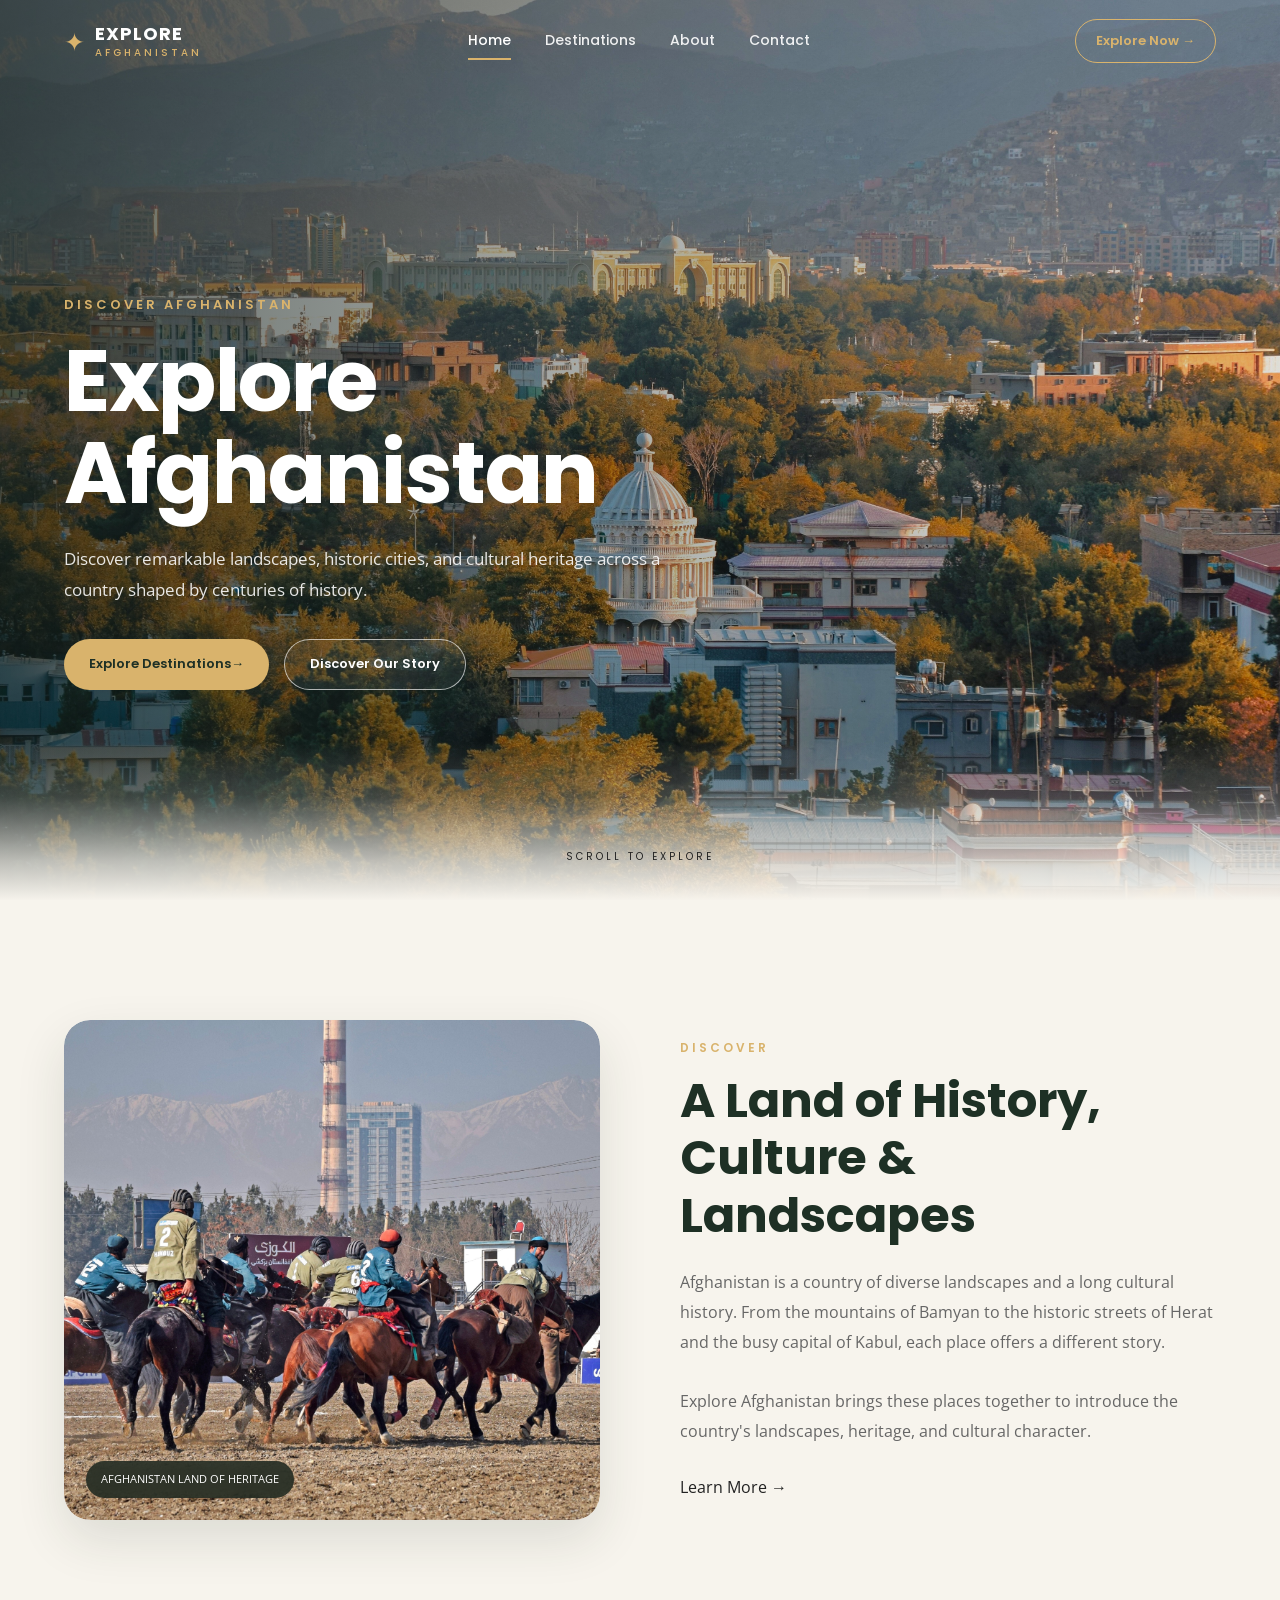
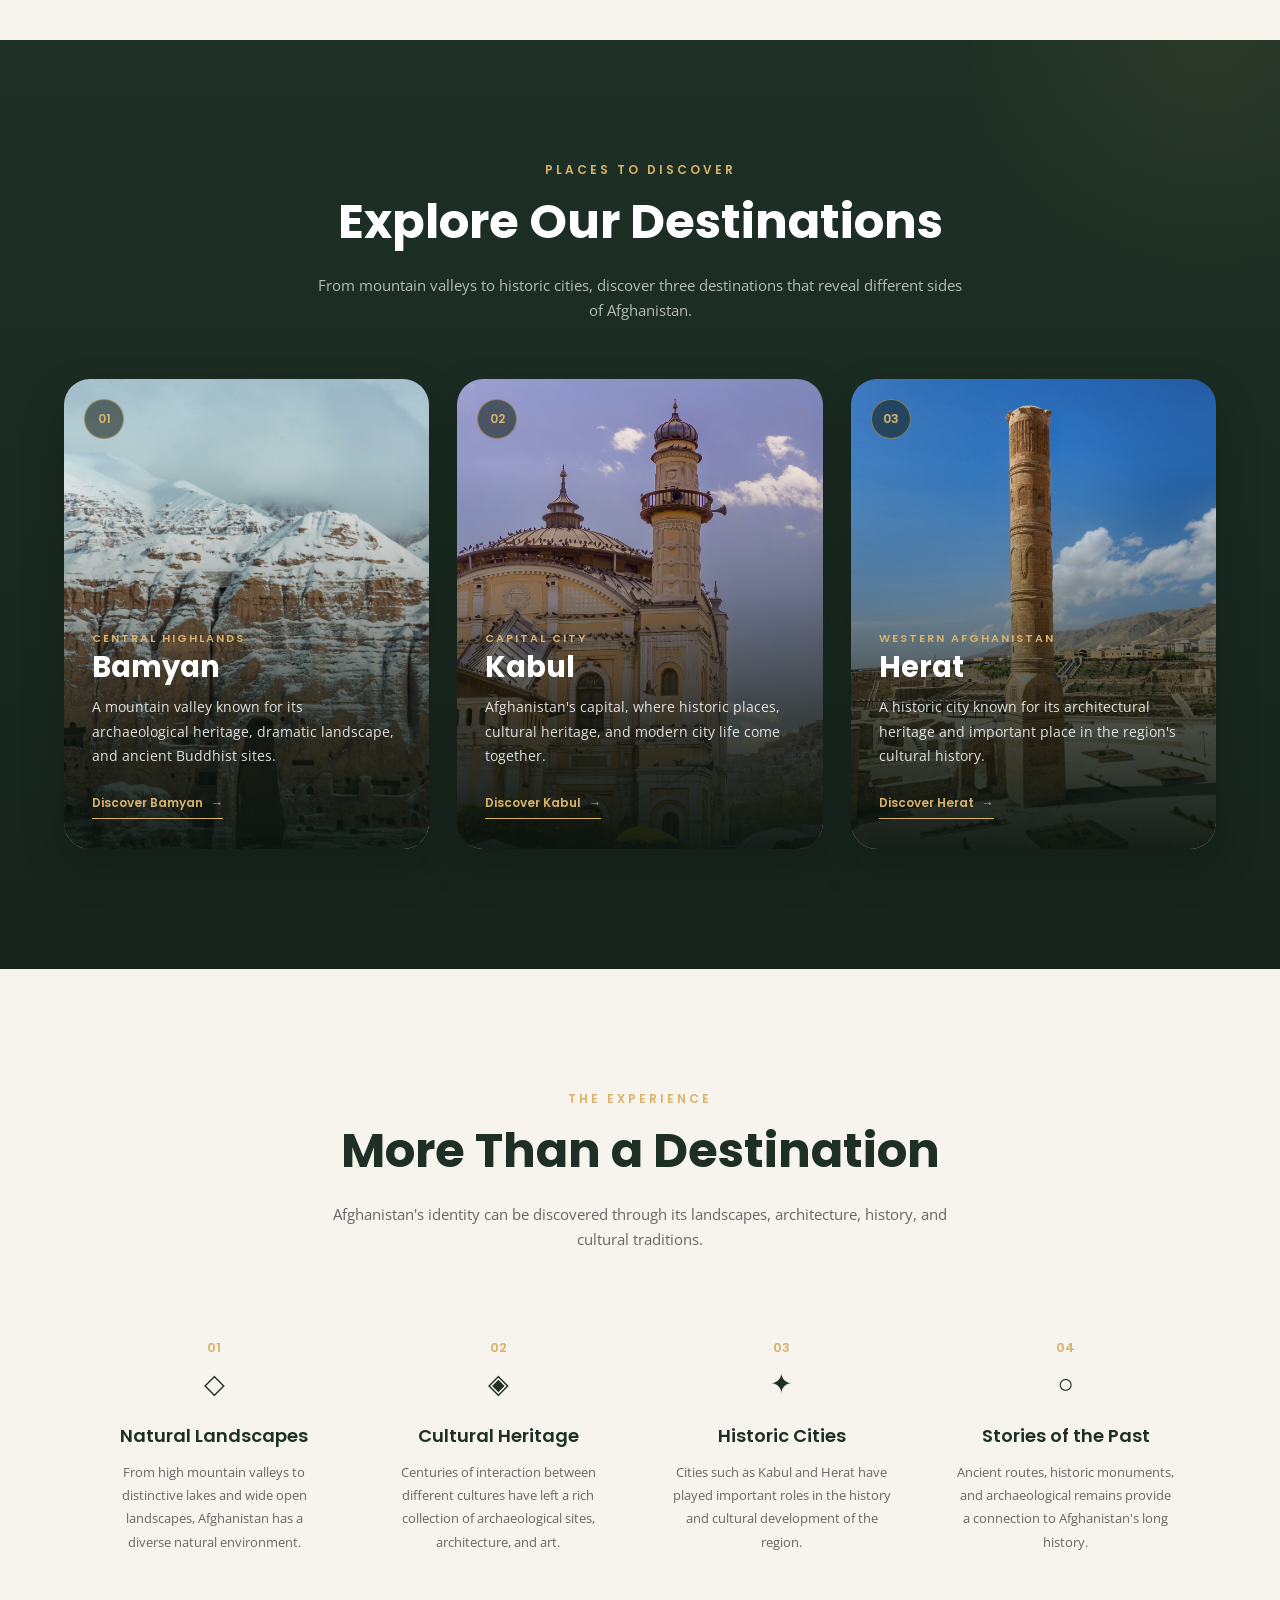
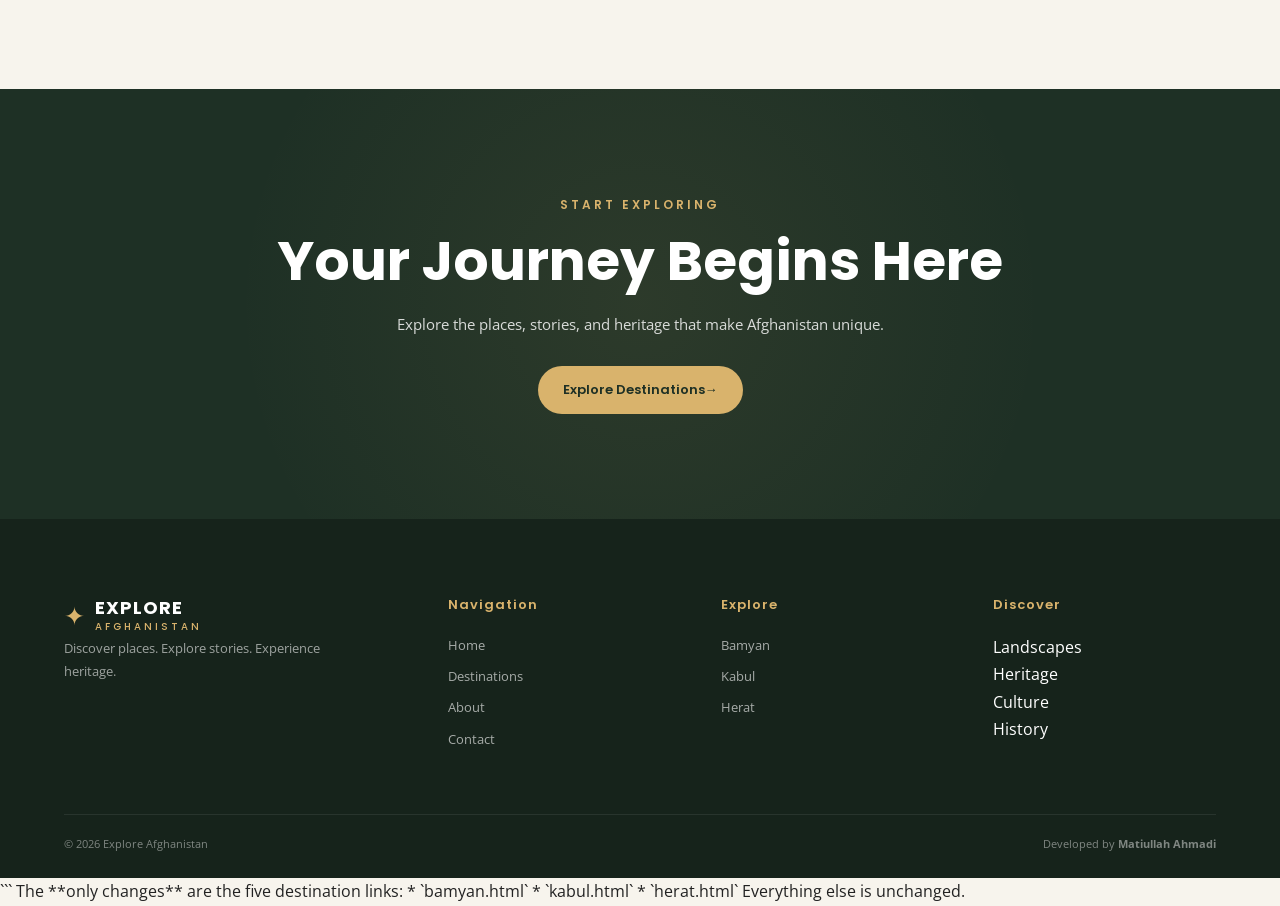
==== commit 50df9167: "Update index.html" ====
--- a/index.html
+++ b/index.html
@@ -3,7 +3,7 @@
   <head>
     <meta charset="UTF-8" />
     <meta name="viewport" content="width=device-width, initial-scale=1.0" />
-
+    
     <title>Explore Afghanistan</title>
 
     <!-- Google Fonts -->
@@ -16,7 +16,7 @@
     />
 
     <!-- CSS -->
-    <link rel="stylesheet" href="../css/index.css" />
+    <link rel="stylesheet" href="css/index.css" />
   </head>
 
   <body>
@@ -97,7 +97,7 @@
       <section class="intro section">
         <div class="container intro-grid">
           <div class="intro-image">
-            <img src="../images/intro.jpg" alt="Landscape of Afghanistan" />
+            <img src="images/intro.jpg" alt="Landscape of Afghanistan" />
 
             <div class="image-caption">
               <span>AFGHANISTAN</span>
@@ -160,7 +160,7 @@
 
             <article class="destination-card">
               <div class="card-image">
-                <img src="../images/bamyan.jpg" alt="Bamyan Afghanistan" />
+                <img src="images/bamyan.jpg" alt="Bamyan Afghanistan" />
 
                 <span class="card-number">01</span>
               </div>
@@ -186,7 +186,7 @@
 
             <article class="destination-card">
               <div class="card-image">
-                <img src="../images/kabul.jpg" alt="Kabul Afghanistan" />
+                <img src="images/kabul.jpg" alt="Kabul Afghanistan" />
 
                 <span class="card-number">02</span>
               </div>
@@ -212,7 +212,7 @@
 
             <article class="destination-card">
               <div class="card-image">
-                <img src="../images/herat.jpg" alt="Herat Afghanistan" />
+                <img src="images/herat.jpg" alt="Herat Afghanistan" />
 
                 <span class="card-number">03</span>
               </div>
